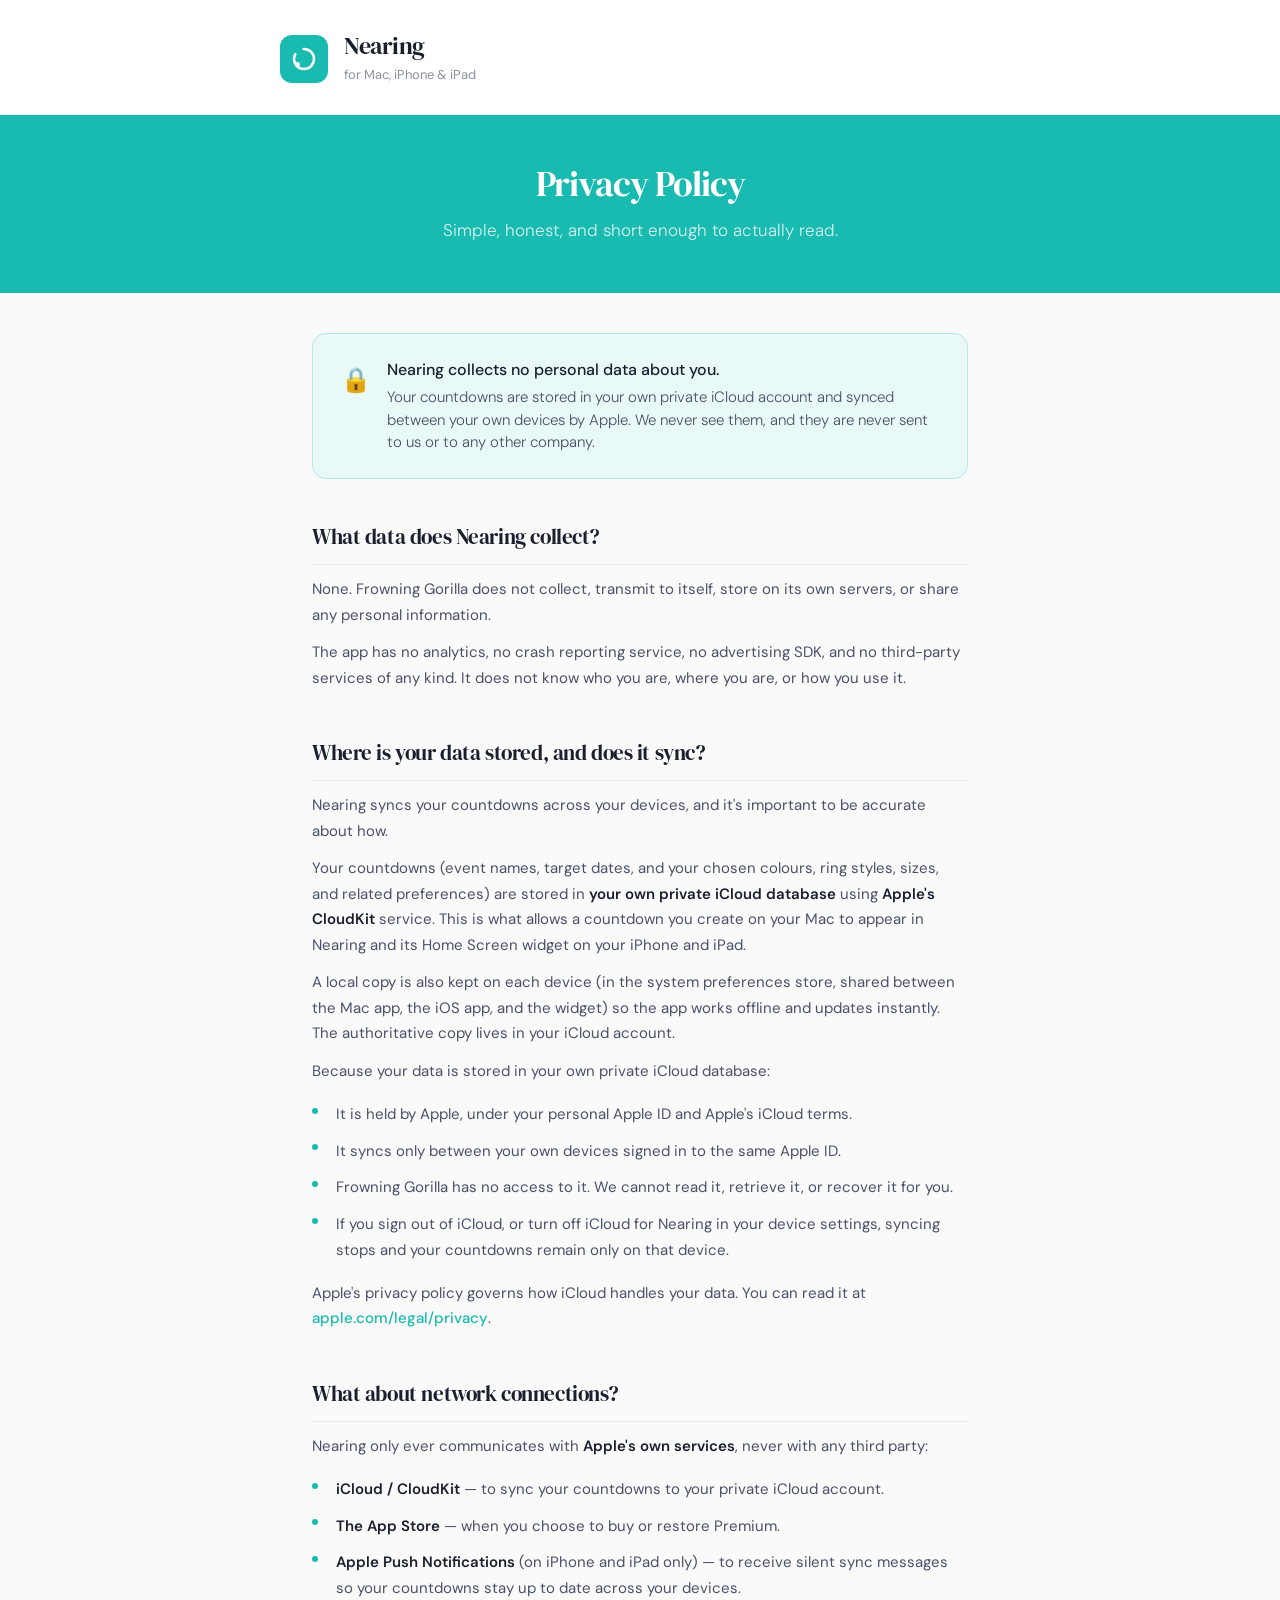
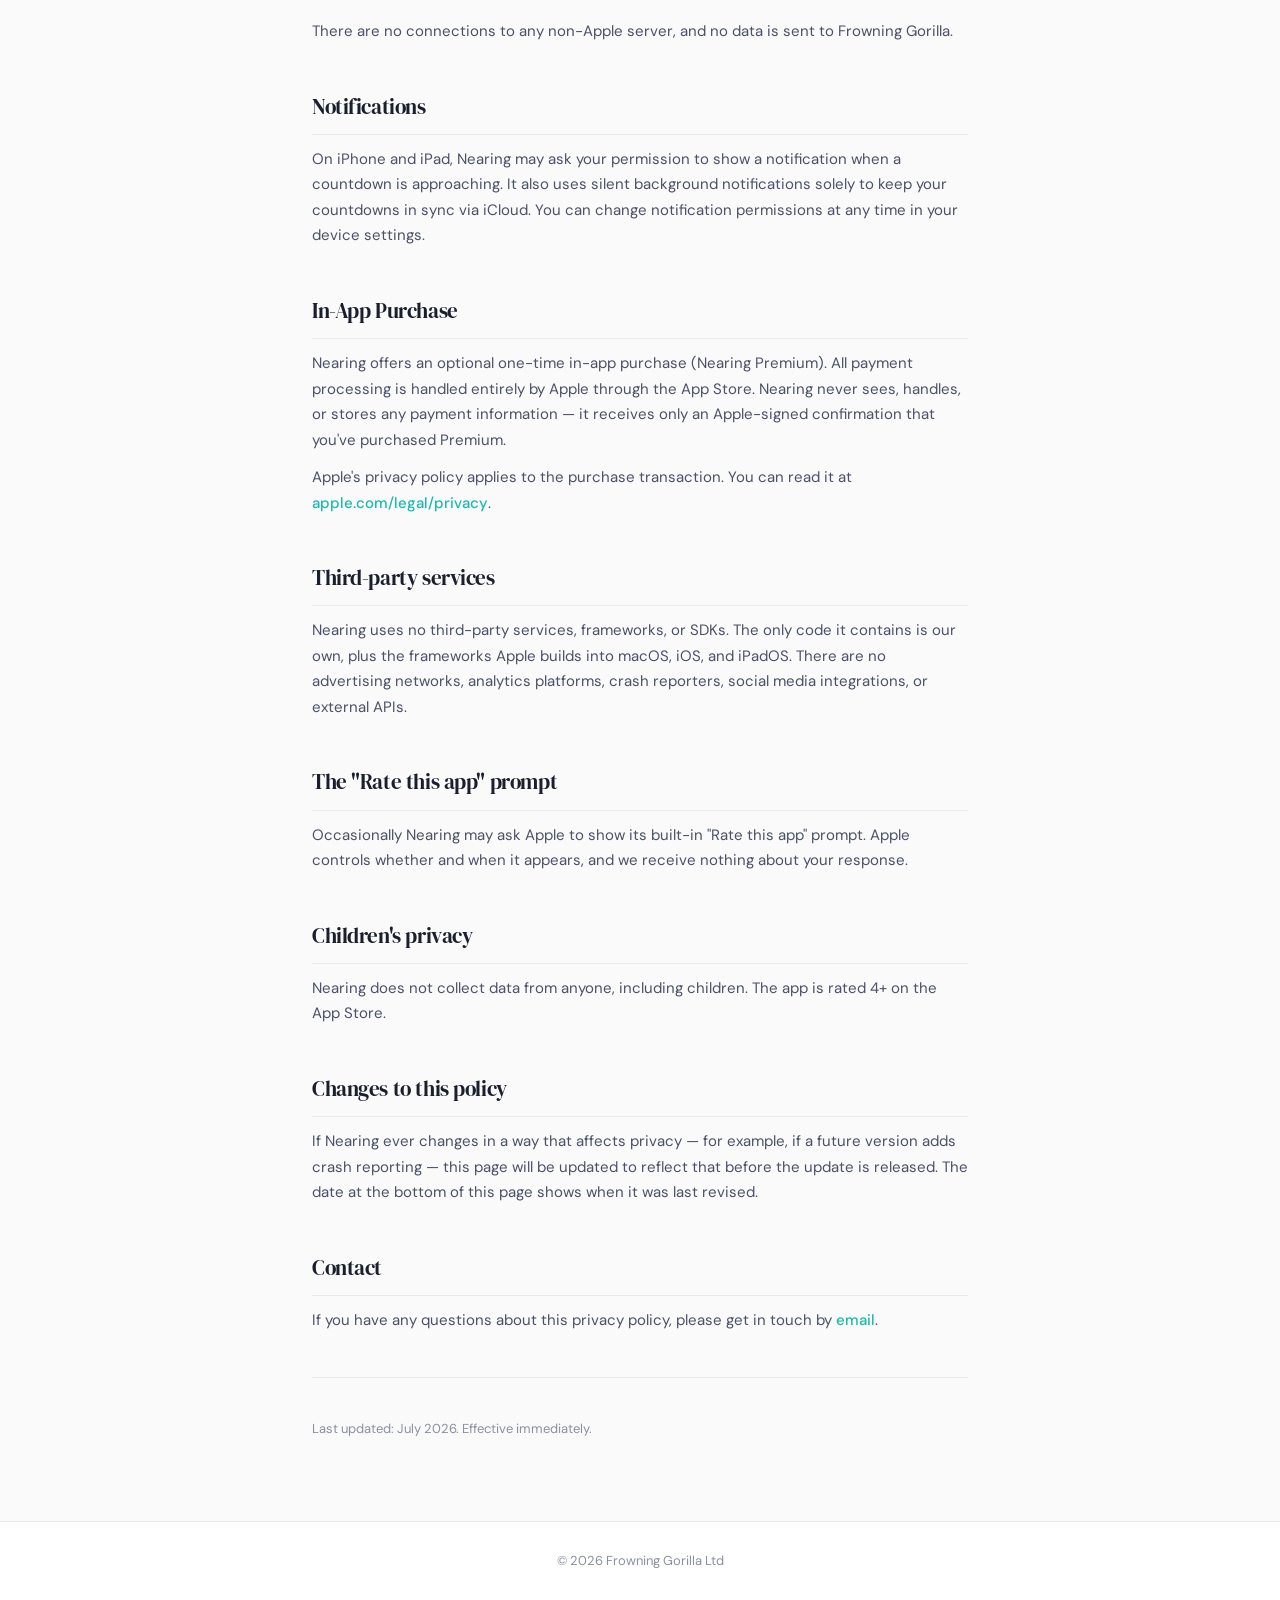
==== nearing-privacy.html @ 0f439620 "Add files via upload" ====
<!DOCTYPE html>
<html lang="en">
<head>
  <meta charset="UTF-8">
  <meta name="viewport" content="width=device-width, initial-scale=1.0">
  <title>Privacy Policy — Nearing</title>
  <link rel="preconnect" href="https://fonts.googleapis.com">
  <link rel="preconnect" href="https://fonts.gstatic.com" crossorigin>
  <link href="https://fonts.googleapis.com/css2?family=DM+Sans:wght@300;400;500;600&family=DM+Serif+Display&display=swap" rel="stylesheet">
  <style>
    *, *::before, *::after { box-sizing: border-box; margin: 0; padding: 0; }

    :root {
      --teal:       #19BAB0;
      --teal-light: #e8f9f8;
      --teal-mid:   #b2e8e6;
      --ink:        #1a1f2e;
      --ink-mid:    #4a5168;
      --ink-soft:   #8a90a2;
      --rule:       #e8eaf0;
      --bg:         #fafafa;
      --white:      #ffffff;
    }

    html { font-size: 16px; }

    body {
      font-family: 'DM Sans', system-ui, sans-serif;
      background: var(--bg);
      color: var(--ink);
      line-height: 1.7;
      -webkit-font-smoothing: antialiased;
    }

    /* ── Header ── */
    header {
      background: var(--white);
      border-bottom: 1px solid var(--rule);
      padding: 0 2rem;
    }

    .header-inner {
      max-width: 720px;
      margin: 0 auto;
      padding: 2rem 0 1.75rem;
      display: flex;
      align-items: center;
      gap: 1rem;
    }

    .app-icon {
      width: 48px;
      height: 48px;
      background: var(--teal);
      border-radius: 12px;
      display: flex;
      align-items: center;
      justify-content: center;
      flex-shrink: 0;
    }

    .app-icon svg {
      width: 28px;
      height: 28px;
    }

    .header-text h1 {
      font-family: 'DM Serif Display', Georgia, serif;
      font-size: 1.5rem;
      font-weight: 400;
      color: var(--ink);
      letter-spacing: -0.02em;
      line-height: 1.2;
    }

    .header-text p {
      font-size: 0.8125rem;
      color: var(--ink-soft);
      margin-top: 0.2rem;
      font-weight: 400;
    }

    /* ── Hero band ── */
    .hero {
      background: var(--teal);
      padding: 3rem 2rem;
      text-align: center;
    }

    .hero h2 {
      font-family: 'DM Serif Display', Georgia, serif;
      font-size: 2.25rem;
      font-weight: 400;
      color: var(--white);
      letter-spacing: -0.03em;
      line-height: 1.15;
    }

    .hero p {
      color: rgba(255,255,255,0.82);
      font-size: 1.0625rem;
      margin-top: 0.75rem;
      font-weight: 300;
    }

    /* ── Callout card ── */
    .callout {
      max-width: 720px;
      margin: 2.5rem auto 0;
      padding: 0 2rem;
    }

    .callout-card {
      background: var(--teal-light);
      border: 1.5px solid var(--teal-mid);
      border-radius: 14px;
      padding: 1.5rem 1.75rem;
      display: flex;
      gap: 1rem;
      align-items: flex-start;
    }

    .callout-card .icon {
      font-size: 1.5rem;
      flex-shrink: 0;
      margin-top: 0.1rem;
    }

    .callout-card p {
      font-size: 1rem;
      color: var(--ink);
      font-weight: 500;
      line-height: 1.5;
    }

    .callout-card p span {
      font-weight: 300;
      color: var(--ink-mid);
      display: block;
      margin-top: 0.25rem;
      font-size: 0.9375rem;
    }

    /* ── Main content ── */
    main {
      max-width: 720px;
      margin: 0 auto;
      padding: 2.5rem 2rem 5rem;
    }

    section {
      margin-bottom: 2.75rem;
    }

    section:last-child {
      margin-bottom: 0;
    }

    h3 {
      font-family: 'DM Serif Display', Georgia, serif;
      font-size: 1.3125rem;
      font-weight: 400;
      color: var(--ink);
      letter-spacing: -0.02em;
      margin-bottom: 0.75rem;
      padding-bottom: 0.6rem;
      border-bottom: 1px solid var(--rule);
    }

    p {
      font-size: 0.9375rem;
      color: var(--ink-mid);
      margin-bottom: 0.75rem;
      font-weight: 400;
    }

    p:last-child { margin-bottom: 0; }

    strong { color: var(--ink); font-weight: 600; }

    ul {
      list-style: none;
      margin: 0.5rem 0 0.75rem;
      padding: 0;
    }

    ul li {
      font-size: 0.9375rem;
      color: var(--ink-mid);
      padding: 0.35rem 0 0.35rem 1.5rem;
      position: relative;
    }

    ul li::before {
      content: '';
      position: absolute;
      left: 0;
      top: 0.7rem;
      width: 6px;
      height: 6px;
      border-radius: 50%;
      background: var(--teal);
    }

    a {
      color: var(--teal);
      text-decoration: none;
      font-weight: 500;
    }

    a:hover { text-decoration: underline; }

    .rule { border: none; border-top: 1px solid var(--rule); margin: 2.5rem 0; }

    /* ── Footer ── */
    footer {
      background: var(--white);
      border-top: 1px solid var(--rule);
      padding: 1.75rem 2rem;
      text-align: center;
    }

    footer p {
      font-size: 0.8125rem;
      color: var(--ink-soft);
      margin: 0;
    }

    @media (max-width: 600px) {
      .hero h2 { font-size: 1.75rem; }
      .callout-card { flex-direction: column; gap: 0.5rem; }
    }
  </style>
</head>
<body>

<header>
  <div class="header-inner">
    <div class="app-icon">
      <!-- Countdown ring mark in SVG -->
      <svg viewBox="0 0 28 28" fill="none" xmlns="http://www.w3.org/2000/svg">
        <circle cx="14" cy="14" r="10" stroke="white" stroke-width="2.5"
                stroke-linecap="round" stroke-dasharray="52 10"
                transform="rotate(-90 14 14)"/>
        <circle cx="7.5" cy="19.5" r="2.4" fill="white"/>
      </svg>
    </div>
    <div class="header-text">
      <h1>Nearing</h1>
      <p>for Mac, iPhone &amp; iPad</p>
    </div>
  </div>
</header>

<div class="hero">
  <h2>Privacy Policy</h2>
  <p>Simple, honest, and short enough to actually read.</p>
</div>

<div class="callout">
  <div class="callout-card">
    <div class="icon">🔒</div>
    <p>
      Nearing collects no personal data about you.
      <span>Your countdowns are stored in your own private iCloud account and synced between your own devices by Apple. We never see them, and they are never sent to us or to any other company.</span>
    </p>
  </div>
</div>

<main>

  <section>
    <h3>What data does Nearing collect?</h3>
    <p>None. Frowning Gorilla does not collect, transmit to itself, store on its own servers, or share any personal information.</p>
    <p>The app has no analytics, no crash reporting service, no advertising SDK, and no third-party services of any kind. It does not know who you are, where you are, or how you use it.</p>
  </section>

  <section>
    <h3>Where is your data stored, and does it sync?</h3>
    <p>Nearing syncs your countdowns across your devices, and it's important to be accurate about how.</p>
    <p>Your countdowns (event names, target dates, and your chosen colours, ring styles, sizes, and related preferences) are stored in <strong>your own private iCloud database</strong> using <strong>Apple's CloudKit</strong> service. This is what allows a countdown you create on your Mac to appear in Nearing and its Home Screen widget on your iPhone and iPad.</p>
    <p>A local copy is also kept on each device (in the system preferences store, shared between the Mac app, the iOS app, and the widget) so the app works offline and updates instantly. The authoritative copy lives in your iCloud account.</p>
    <p>Because your data is stored in your own private iCloud database:</p>
    <ul>
      <li>It is held by Apple, under your personal Apple ID and Apple's iCloud terms.</li>
      <li>It syncs only between your own devices signed in to the same Apple ID.</li>
      <li>Frowning Gorilla has no access to it. We cannot read it, retrieve it, or recover it for you.</li>
      <li>If you sign out of iCloud, or turn off iCloud for Nearing in your device settings, syncing stops and your countdowns remain only on that device.</li>
    </ul>
    <p>Apple's privacy policy governs how iCloud handles your data. You can read it at <a href="https://www.apple.com/legal/privacy/" target="_blank" rel="noopener">apple.com/legal/privacy</a>.</p>
  </section>

  <section>
    <h3>What about network connections?</h3>
    <p>Nearing only ever communicates with <strong>Apple's own services</strong>, never with any third party:</p>
    <ul>
      <li><strong>iCloud / CloudKit</strong> — to sync your countdowns to your private iCloud account.</li>
      <li><strong>The App Store</strong> — when you choose to buy or restore Premium.</li>
      <li><strong>Apple Push Notifications</strong> (on iPhone and iPad only) — to receive silent sync messages so your countdowns stay up to date across your devices.</li>
    </ul>
    <p>There are no connections to any non-Apple server, and no data is sent to Frowning Gorilla.</p>
  </section>

  <section>
    <h3>Notifications</h3>
    <p>On iPhone and iPad, Nearing may ask your permission to show a notification when a countdown is approaching. It also uses silent background notifications solely to keep your countdowns in sync via iCloud. You can change notification permissions at any time in your device settings.</p>
  </section>

  <section>
    <h3>In-App Purchase</h3>
    <p>Nearing offers an optional one-time in-app purchase (Nearing Premium). All payment processing is handled entirely by Apple through the App Store. Nearing never sees, handles, or stores any payment information — it receives only an Apple-signed confirmation that you've purchased Premium.</p>
    <p>Apple's privacy policy applies to the purchase transaction. You can read it at <a href="https://www.apple.com/legal/privacy/" target="_blank" rel="noopener">apple.com/legal/privacy</a>.</p>
  </section>

  <section>
    <h3>Third-party services</h3>
    <p>Nearing uses no third-party services, frameworks, or SDKs. The only code it contains is our own, plus the frameworks Apple builds into macOS, iOS, and iPadOS. There are no advertising networks, analytics platforms, crash reporters, social media integrations, or external APIs.</p>
  </section>

  <section>
    <h3>The "Rate this app" prompt</h3>
    <p>Occasionally Nearing may ask Apple to show its built-in "Rate this app" prompt. Apple controls whether and when it appears, and we receive nothing about your response.</p>
  </section>

  <section>
    <h3>Children's privacy</h3>
    <p>Nearing does not collect data from anyone, including children. The app is rated 4+ on the App Store.</p>
  </section>

  <section>
    <h3>Changes to this policy</h3>
    <p>If Nearing ever changes in a way that affects privacy — for example, if a future version adds crash reporting — this page will be updated to reflect that before the update is released. The date at the bottom of this page shows when it was last revised.</p>
  </section>

  <section>
    <h3>Contact</h3>
    <p>If you have any questions about this privacy policy, please get in touch by <a id="contact-email" href="#">email</a>.</p>
  </section>

  <hr class="rule">

  <p style="font-size:0.8125rem; color: var(--ink-soft);">
    Last updated: July 2026. Effective immediately.
  </p>

</main>

<footer>
  <p>© 2026 Frowning Gorilla Ltd</p>
</footer>

<script>
  (function () {
    var user = 'support';
    var domain = 'frowning-gorilla.com';
    var link = document.getElementById('contact-email');
    if (link) {
      link.href = 'mailto:' + user + '@' + domain;
    }
  })();
</script>

</body>
</html>
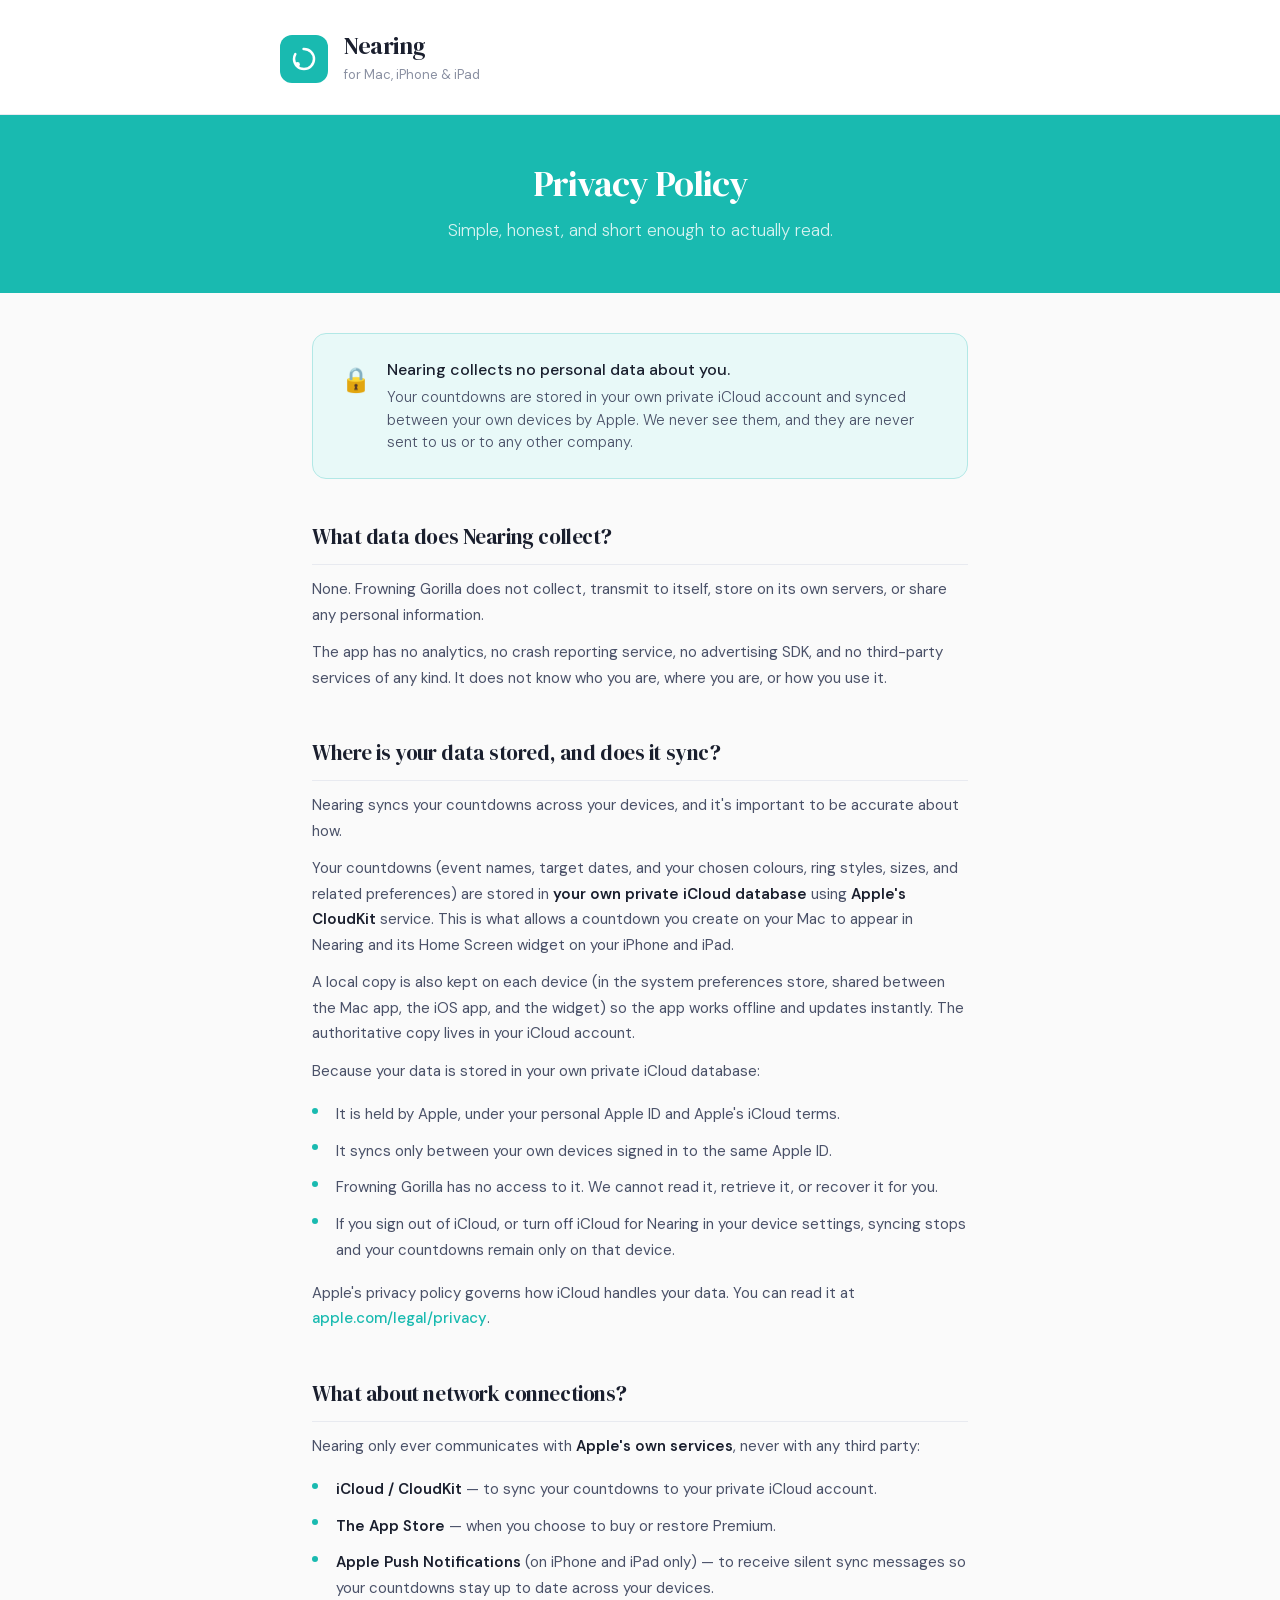
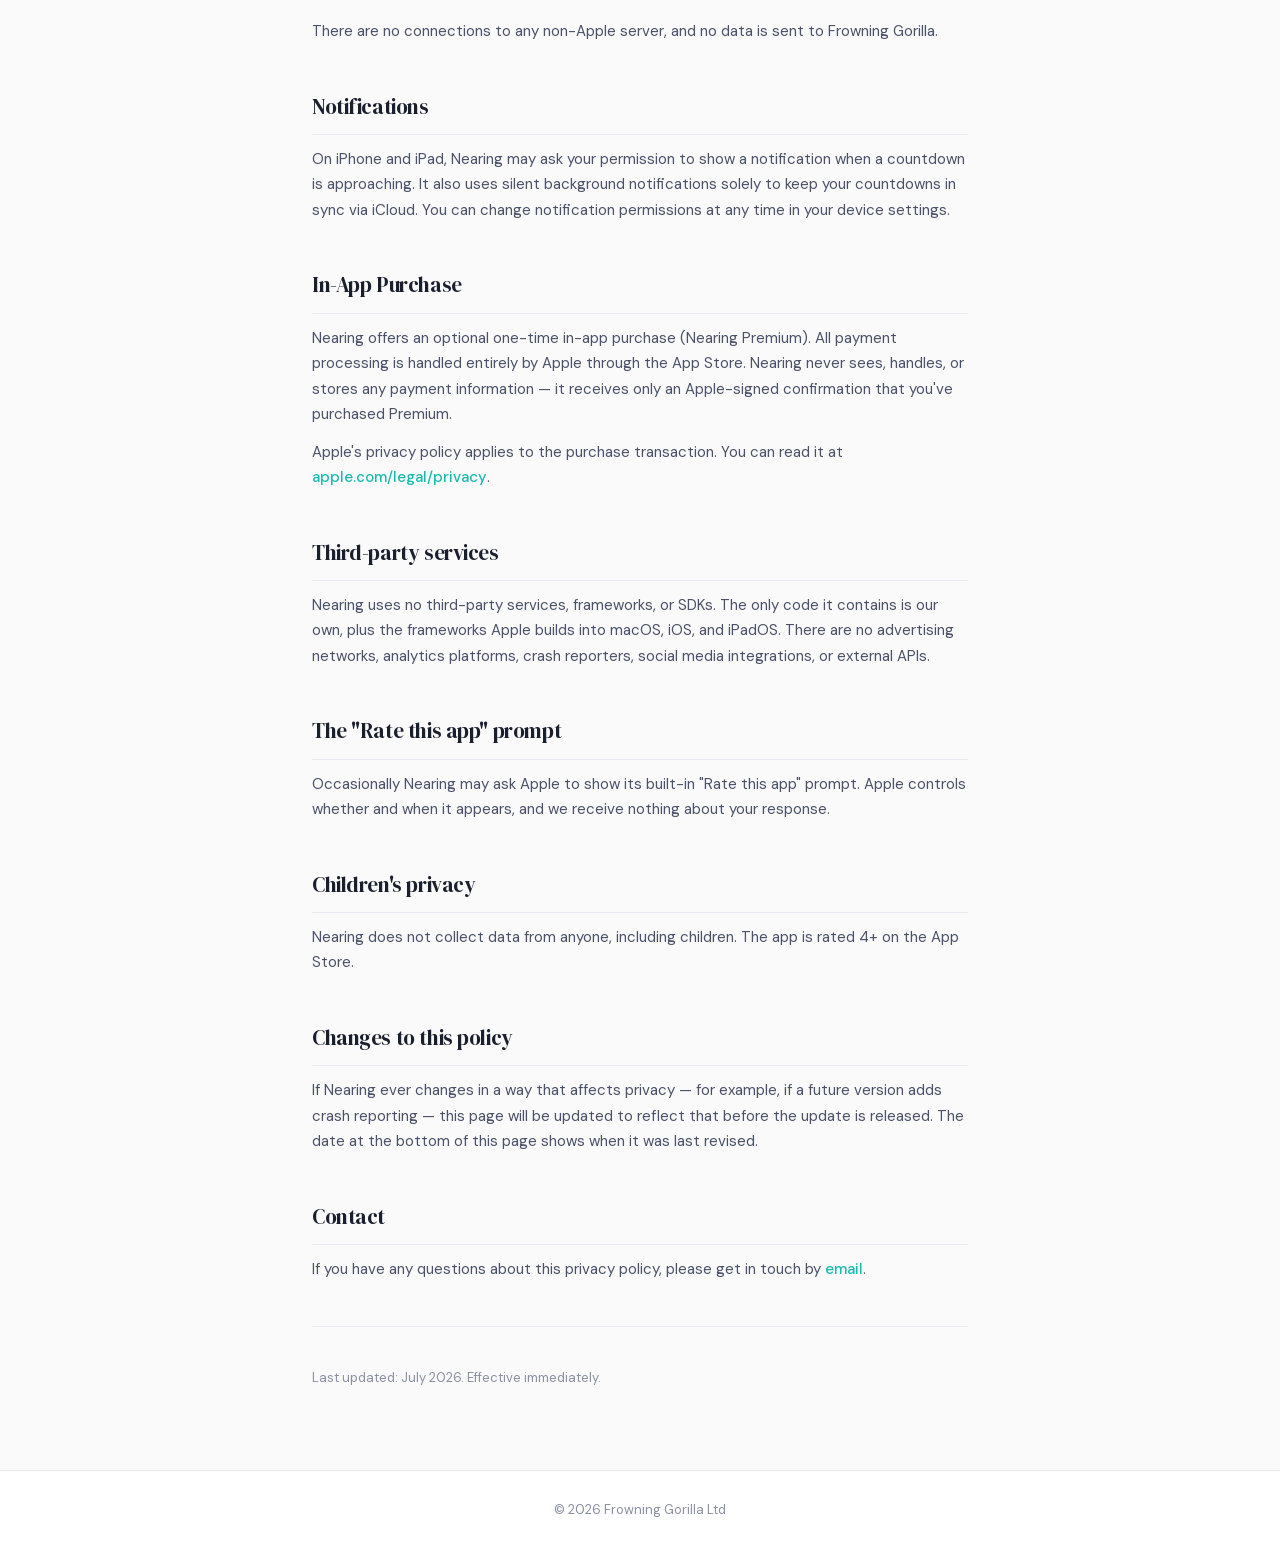
==== commit f9db585f: "Serve fonts locally on every page; scope styles.css behind .fg Completes Phase 1. The remaining six " ====
--- a/nearing-privacy.html
+++ b/nearing-privacy.html
@@ -4,9 +4,7 @@
   <meta charset="UTF-8">
   <meta name="viewport" content="width=device-width, initial-scale=1.0">
   <title>Privacy Policy — Nearing</title>
-  <link rel="preconnect" href="https://fonts.googleapis.com">
-  <link rel="preconnect" href="https://fonts.gstatic.com" crossorigin>
-  <link href="https://fonts.googleapis.com/css2?family=DM+Sans:wght@300;400;500;600&family=DM+Serif+Display&display=swap" rel="stylesheet">
+  <link rel="stylesheet" href="styles.css">
   <style>
     *, *::before, *::after { box-sizing: border-box; margin: 0; padding: 0; }
 
--- a/styles.css
+++ b/styles.css
@@ -0,0 +1,354 @@
+/* ===========================================================================
+   Frowning Gorilla — shared stylesheet
+
+   To adopt: <link rel="stylesheet" href="styles.css"> AND class="fg" on <body>.
+   A page may keep a small local <style> block only for rules genuinely unique
+   to it.
+
+   WHY THE CLASS: everything below the @font-face block is scoped to .fg, so
+   this file cannot reach a page that still carries its own inline CSS. Those
+   pages link it for the self-hosted fonts alone and must NOT add the class.
+
+   That scope is load-bearing, not tidiness. Unscoped, `strong { font-weight:
+   600 }` reached the frozen Eve pages — which define no strong rule of their
+   own — dropping 12 elements from 700 to 600 and reflowing support.html 148px
+   taller. The scope is what keeps the freeze intact as this file grows.
+
+   Fonts are self-hosted (see fonts/README.md). Never add a fonts.googleapis.com
+   link — no external dependencies, per CLAUDE.md.
+
+   Per-app accent: add a theme class alongside .fg, or on any element within it.
+     <body class="fg theme-shape-n-ship">   orange
+     <body class="fg theme-nearing">        teal
+     <body class="fg">                      company indigo — non-app pages
+
+   Component rules (contact form, FAQ disclosure) are deliberately not here yet;
+   they get added by the phase that first needs them, so each commit stays
+   reviewable.
+   =========================================================================== */
+
+/* ── Fonts ─────────────────────────────────────────────────────────────────
+   Unscoped on purpose: every page needs the faces, including the pages that
+   opt out of the design system below.
+
+   DM Sans is a variable font: one file covers the whole 300–600 range, so the
+   weight range is declared rather than a face per weight. DM Serif Display is
+   static 400 — there is no bold serif; don't ask for one, it would faux-bold.
+
+   No italic face is shipped. <em> renders as a synthesised oblique, which is
+   what the site has always done. Adding a real italic would change how existing
+   pages render, including the frozen Eve Countdown pages.                    */
+
+@font-face {
+  font-family: 'DM Sans';
+  font-style: normal;
+  font-weight: 300 600;
+  font-display: swap;
+  src: url('fonts/dm-sans-latin.woff2') format('woff2');
+  unicode-range: U+0000-00FF, U+0131, U+0152-0153, U+02BB-02BC, U+02C6, U+02DA, U+02DC, U+0304, U+0308, U+0329, U+2000-206F, U+20AC, U+2122, U+2191, U+2193, U+2212, U+2215, U+FEFF, U+FFFD;
+}
+
+@font-face {
+  font-family: 'DM Sans';
+  font-style: normal;
+  font-weight: 300 600;
+  font-display: swap;
+  src: url('fonts/dm-sans-latin-ext.woff2') format('woff2');
+  unicode-range: U+0100-02BA, U+02BD-02C5, U+02C7-02CC, U+02CE-02D7, U+02DD-02FF, U+0304, U+0308, U+0329, U+1D00-1DBF, U+1E00-1E9F, U+1EF2-1EFF, U+2020, U+20A0-20AB, U+20AD-20C0, U+2113, U+2C60-2C7F, U+A720-A7FF;
+}
+
+@font-face {
+  font-family: 'DM Serif Display';
+  font-style: normal;
+  font-weight: 400;
+  font-display: swap;
+  src: url('fonts/dm-serif-display-latin.woff2') format('woff2');
+  unicode-range: U+0000-00FF, U+0131, U+0152-0153, U+02BB-02BC, U+02C6, U+02DA, U+02DC, U+0304, U+0308, U+0329, U+2000-206F, U+20AC, U+2122, U+2191, U+2193, U+2212, U+2215, U+FEFF, U+FFFD;
+}
+
+@font-face {
+  font-family: 'DM Serif Display';
+  font-style: normal;
+  font-weight: 400;
+  font-display: swap;
+  src: url('fonts/dm-serif-display-latin-ext.woff2') format('woff2');
+  unicode-range: U+0100-02BA, U+02BD-02C5, U+02C7-02CC, U+02CE-02D7, U+02DD-02FF, U+0304, U+0308, U+0329, U+1D00-1DBF, U+1E00-1E9F, U+1EF2-1EFF, U+2020, U+20A0-20AB, U+20AD-20C0, U+2113, U+2C60-2C7F, U+A720-A7FF;
+}
+
+/* ===========================================================================
+   Everything below is scoped to .fg. None of it applies without the class.
+   =========================================================================== */
+
+/* ── Palette ───────────────────────────────────────────────────────────────
+   Every accent comes as a pair, and the distinction is load-bearing:
+
+     --accent       brand colour. Fills, bullets, icon tiles. NOT text.
+     --accent-deep  anything a person has to read: links, and any band with
+                    white text on it.
+
+   The brand accents fail WCAG AA as text on --bg (teal #19BAB0 is 2.31:1,
+   orange #E0641C is 3.35:1). The deep variants clear it (both 5.36:1). Using
+   --accent for text is a bug, not a style choice.
+
+   The theme classes below carry custom properties only. They are left unscoped
+   because nothing outside .fg consumes these variables, so they cannot have a
+   visual effect on a page that has not opted in.                             */
+
+.fg {
+  /* Company accent — non-app pages. Passes as text on --bg (7.99:1) and with
+     white on it (8.33:1), so it needs no separate deep variant. */
+  --accent:       #3E4C7A;
+  --accent-deep:  #3E4C7A;
+  --accent-light: #eef0f7;
+  --accent-mid:   #c7cde3;
+
+  --ink:          #1a1f2e;
+  --ink-mid:      #4a5168;
+  --ink-soft:     #8a90a2;
+  --rule:         #e8eaf0;
+  --bg:           #fafafa;
+  --white:        #ffffff;
+}
+
+.theme-nearing {
+  --accent:       #19BAB0;
+  --accent-deep:  #0E7470;  /* 5.36:1 on --bg; white on it 5.60:1 */
+  --accent-light: #e8f9f8;
+  --accent-mid:   #b2e8e6;
+}
+
+.theme-shape-n-ship {
+  --accent:       #E0641C;
+  --accent-deep:  #B0470F;  /* 5.36:1 on --bg; white on it 5.59:1 */
+  --accent-light: #fdf1e9;
+  --accent-mid:   #f5cdaf;
+}
+
+/* ── Base ── */
+.fg,
+.fg *,
+.fg *::before,
+.fg *::after { box-sizing: border-box; margin: 0; padding: 0; }
+
+body.fg {
+  font-family: 'DM Sans', system-ui, sans-serif;
+  font-size: 16px;
+  background: var(--bg);
+  color: var(--ink);
+  line-height: 1.7;
+  -webkit-font-smoothing: antialiased;
+}
+
+/* ── Header ── */
+.fg header {
+  background: var(--white);
+  border-bottom: 1px solid var(--rule);
+  padding: 0 2rem;
+}
+
+.fg .header-inner {
+  max-width: 720px;
+  margin: 0 auto;
+  padding: 2rem 0 1.75rem;
+  display: flex;
+  align-items: center;
+  gap: 1rem;
+}
+
+.fg .app-icon {
+  width: 48px;
+  height: 48px;
+  background: var(--accent);
+  border-radius: 12px;
+  display: flex;
+  align-items: center;
+  justify-content: center;
+  flex-shrink: 0;
+}
+
+.fg .app-icon svg { width: 28px; height: 28px; }
+
+.fg .header-text h1 {
+  font-family: 'DM Serif Display', Georgia, serif;
+  font-size: 1.5rem;
+  font-weight: 400;
+  color: var(--ink);
+  letter-spacing: -0.02em;
+  line-height: 1.2;
+}
+
+.fg .header-text p {
+  font-size: 0.8125rem;
+  color: var(--ink-soft);
+  margin-top: 0.2rem;
+  font-weight: 400;
+}
+
+/* ── Hero band ──────────────────────────────────────────────────────────────
+   Uses --accent-deep, not --accent. White on the brand teal is 2.42:1 and
+   fails outright; on --accent-deep it is 5.60:1. The subtitle is 0.92 white
+   because at the old 0.82 it lands at 4.33:1 — still short of AA.           */
+.fg .hero {
+  background: var(--accent-deep);
+  padding: 3rem 2rem;
+  text-align: center;
+}
+
+.fg .hero h2 {
+  font-family: 'DM Serif Display', Georgia, serif;
+  font-size: 2.25rem;
+  font-weight: 400;
+  color: var(--white);
+  letter-spacing: -0.03em;
+  line-height: 1.15;
+}
+
+.fg .hero p {
+  color: rgba(255, 255, 255, 0.92);
+  font-size: 1.0625rem;
+  margin-top: 0.75rem;
+  font-weight: 300;
+}
+
+/* ── Callout card ── */
+.fg .callout {
+  max-width: 720px;
+  margin: 2.5rem auto 0;
+  padding: 0 2rem;
+}
+
+.fg .callout-card {
+  background: var(--accent-light);
+  border: 1.5px solid var(--accent-mid);
+  border-radius: 14px;
+  padding: 1.5rem 1.75rem;
+  display: flex;
+  gap: 1rem;
+  align-items: flex-start;
+}
+
+.fg .callout-card .icon {
+  font-size: 1.5rem;
+  flex-shrink: 0;
+  margin-top: 0.1rem;
+}
+
+.fg .callout-card p {
+  font-size: 1rem;
+  color: var(--ink);
+  font-weight: 500;
+  line-height: 1.5;
+}
+
+.fg .callout-card p span {
+  font-weight: 300;
+  color: var(--ink-mid);
+  display: block;
+  margin-top: 0.25rem;
+  font-size: 0.9375rem;
+}
+
+/* ── Main content ── */
+.fg main {
+  max-width: 720px;
+  margin: 0 auto;
+  padding: 2.5rem 2rem 5rem;
+}
+
+.fg section { margin-bottom: 2.75rem; }
+.fg section:last-child { margin-bottom: 0; }
+
+.fg h3 {
+  font-family: 'DM Serif Display', Georgia, serif;
+  font-size: 1.3125rem;
+  font-weight: 400;
+  color: var(--ink);
+  letter-spacing: -0.02em;
+  margin-bottom: 0.75rem;
+  padding-bottom: 0.6rem;
+  border-bottom: 1px solid var(--rule);
+}
+
+.fg h4 {
+  font-family: 'DM Sans', system-ui, sans-serif;
+  font-size: 1rem;
+  font-weight: 600;
+  color: var(--ink);
+  margin: 1.25rem 0 0.5rem;
+}
+
+.fg p {
+  font-size: 0.9375rem;
+  color: var(--ink-mid);
+  margin-bottom: 0.75rem;
+  font-weight: 400;
+}
+
+.fg p:last-child { margin-bottom: 0; }
+
+.fg strong { color: var(--ink); font-weight: 600; }
+
+.fg ul {
+  list-style: none;
+  margin: 0.5rem 0 0.75rem;
+  padding: 0;
+}
+
+.fg ul li {
+  font-size: 0.9375rem;
+  color: var(--ink-mid);
+  padding: 0.35rem 0 0.35rem 1.5rem;
+  position: relative;
+}
+
+.fg ul li::before {
+  content: '';
+  position: absolute;
+  left: 0;
+  top: 0.7rem;
+  width: 6px;
+  height: 6px;
+  border-radius: 50%;
+  background: var(--accent);
+}
+
+.fg a {
+  color: var(--accent-deep);
+  text-decoration: none;
+  font-weight: 500;
+}
+
+.fg a:hover { text-decoration: underline; }
+
+/* Keyboard focus must stay visible — don't remove without a replacement. */
+.fg a:focus-visible,
+.fg summary:focus-visible,
+.fg button:focus-visible {
+  outline: 2px solid var(--accent-deep);
+  outline-offset: 2px;
+  border-radius: 2px;
+}
+
+.fg .rule { border: none; border-top: 1px solid var(--rule); margin: 2.5rem 0; }
+
+/* ── Footer ── */
+.fg footer {
+  background: var(--white);
+  border-top: 1px solid var(--rule);
+  padding: 1.75rem 2rem;
+  text-align: center;
+}
+
+.fg footer p {
+  font-size: 0.8125rem;
+  color: var(--ink-soft);
+  margin: 0;
+}
+
+.fg footer a { font-size: 0.8125rem; }
+
+/* ── Responsive ── */
+@media (max-width: 600px) {
+  .fg .hero h2 { font-size: 1.75rem; }
+  .fg .callout-card { flex-direction: column; gap: 0.5rem; }
+}
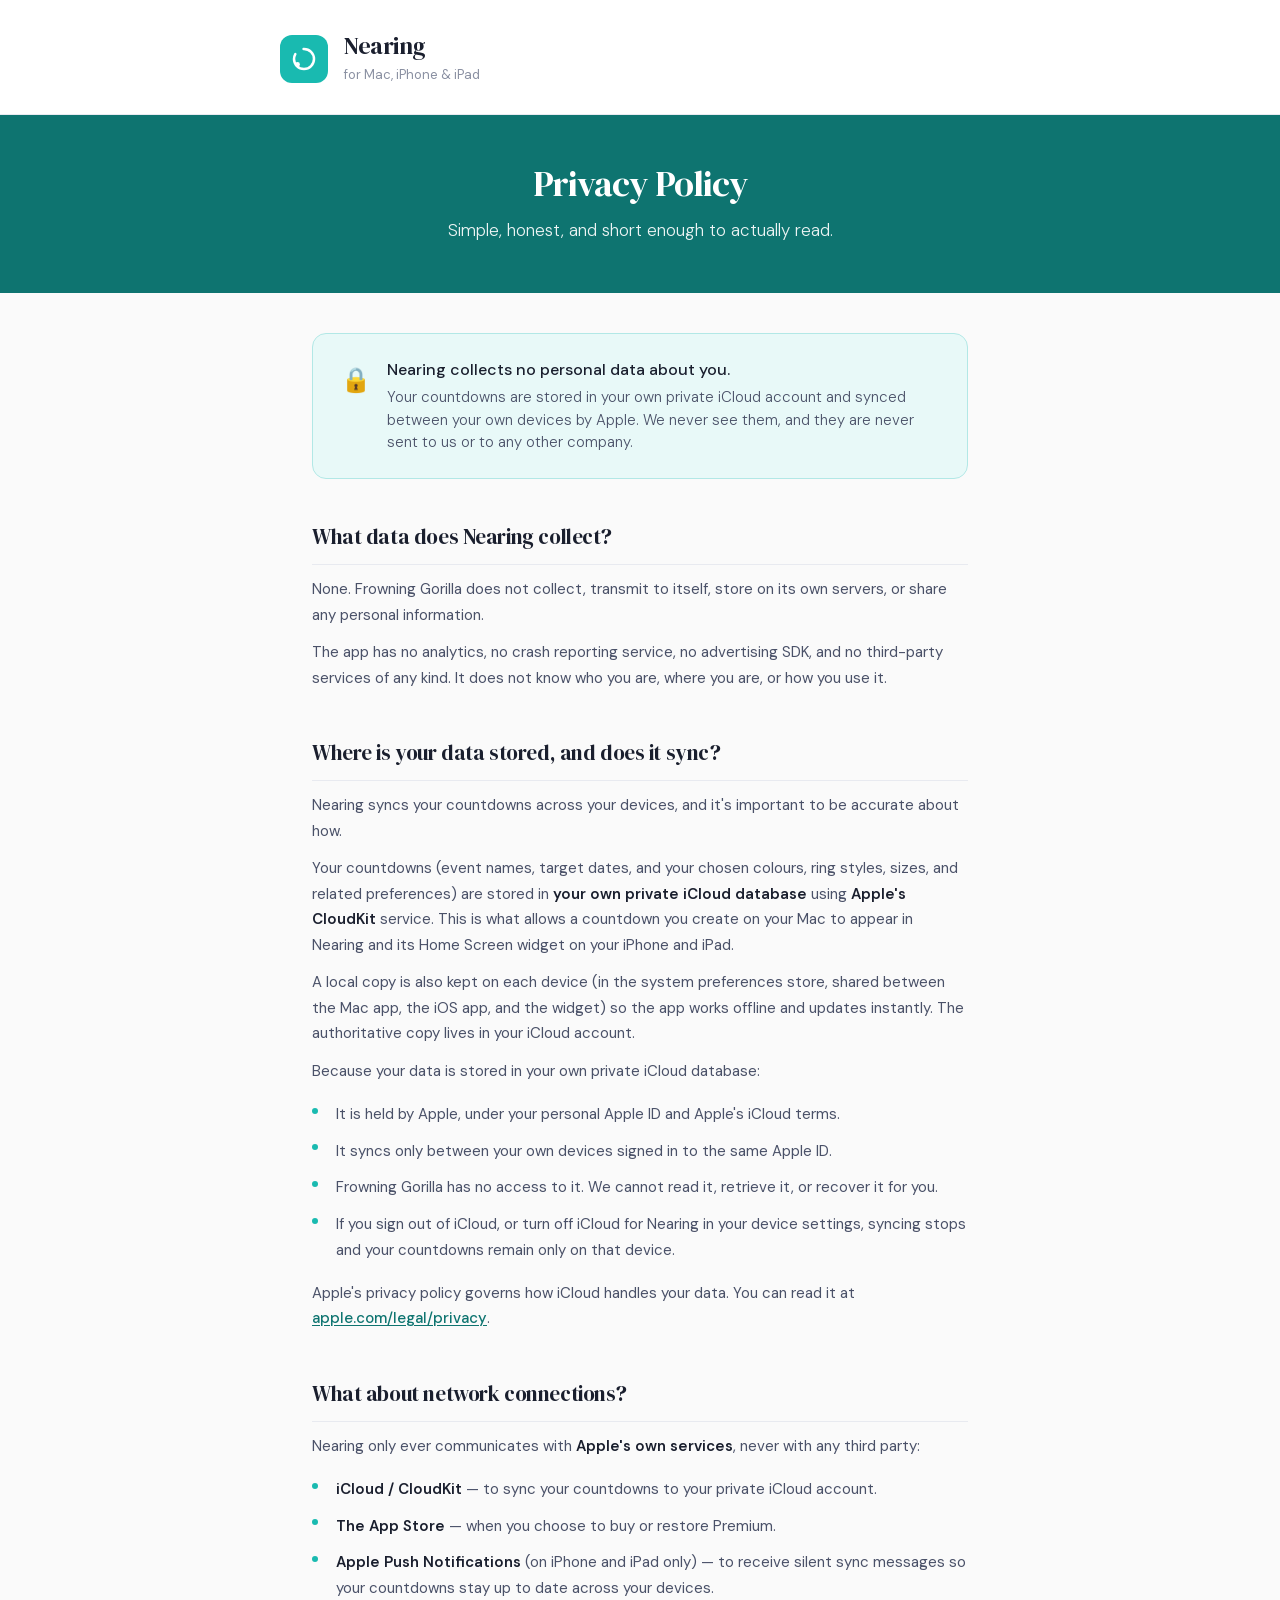
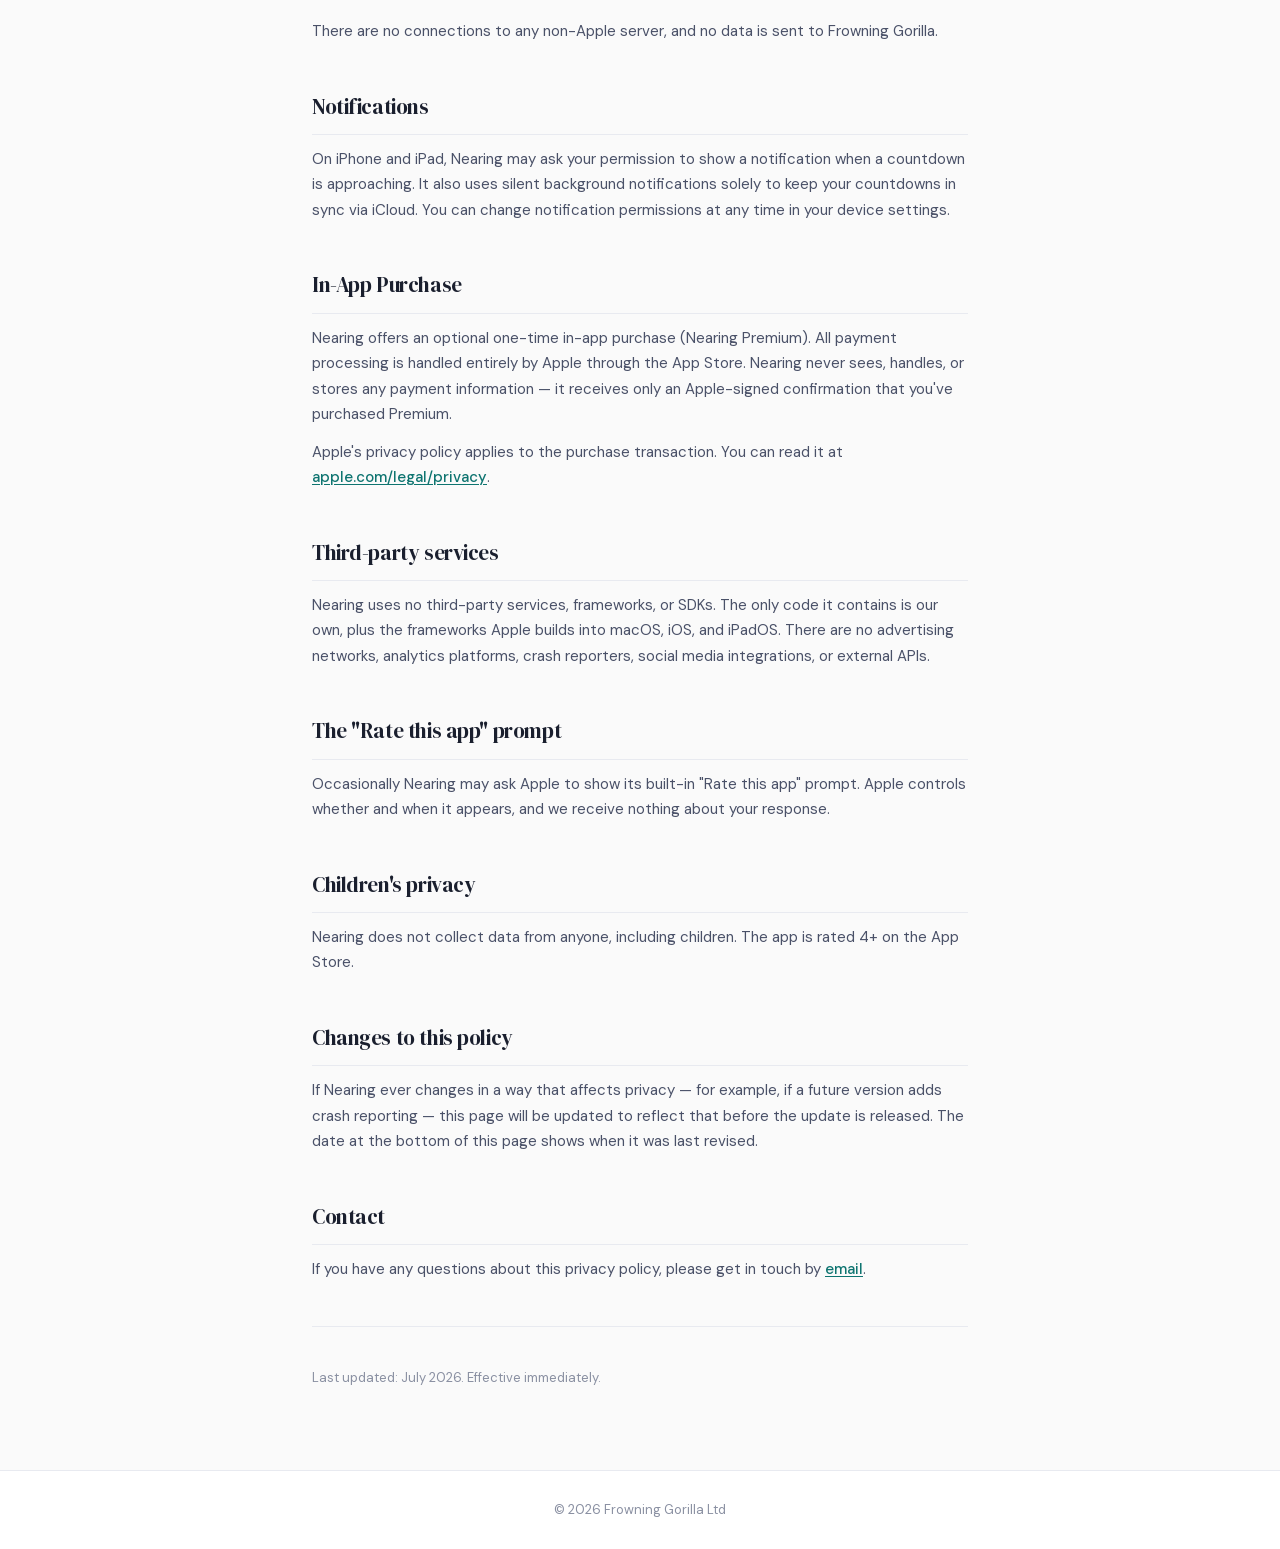
==== commit 147dfa06: "Migrate the Nearing pages to the shared stylesheet Phase 3, commit 1. Both Nearing pages move onto s" ====
--- a/nearing-privacy.html
+++ b/nearing-privacy.html
@@ -5,232 +5,8 @@
   <meta name="viewport" content="width=device-width, initial-scale=1.0">
   <title>Privacy Policy — Nearing</title>
   <link rel="stylesheet" href="styles.css">
-  <style>
-    *, *::before, *::after { box-sizing: border-box; margin: 0; padding: 0; }
-
-    :root {
-      --teal:       #19BAB0;
-      --teal-light: #e8f9f8;
-      --teal-mid:   #b2e8e6;
-      --ink:        #1a1f2e;
-      --ink-mid:    #4a5168;
-      --ink-soft:   #8a90a2;
-      --rule:       #e8eaf0;
-      --bg:         #fafafa;
-      --white:      #ffffff;
-    }
-
-    html { font-size: 16px; }
-
-    body {
-      font-family: 'DM Sans', system-ui, sans-serif;
-      background: var(--bg);
-      color: var(--ink);
-      line-height: 1.7;
-      -webkit-font-smoothing: antialiased;
-    }
-
-    /* ── Header ── */
-    header {
-      background: var(--white);
-      border-bottom: 1px solid var(--rule);
-      padding: 0 2rem;
-    }
-
-    .header-inner {
-      max-width: 720px;
-      margin: 0 auto;
-      padding: 2rem 0 1.75rem;
-      display: flex;
-      align-items: center;
-      gap: 1rem;
-    }
-
-    .app-icon {
-      width: 48px;
-      height: 48px;
-      background: var(--teal);
-      border-radius: 12px;
-      display: flex;
-      align-items: center;
-      justify-content: center;
-      flex-shrink: 0;
-    }
-
-    .app-icon svg {
-      width: 28px;
-      height: 28px;
-    }
-
-    .header-text h1 {
-      font-family: 'DM Serif Display', Georgia, serif;
-      font-size: 1.5rem;
-      font-weight: 400;
-      color: var(--ink);
-      letter-spacing: -0.02em;
-      line-height: 1.2;
-    }
-
-    .header-text p {
-      font-size: 0.8125rem;
-      color: var(--ink-soft);
-      margin-top: 0.2rem;
-      font-weight: 400;
-    }
-
-    /* ── Hero band ── */
-    .hero {
-      background: var(--teal);
-      padding: 3rem 2rem;
-      text-align: center;
-    }
-
-    .hero h2 {
-      font-family: 'DM Serif Display', Georgia, serif;
-      font-size: 2.25rem;
-      font-weight: 400;
-      color: var(--white);
-      letter-spacing: -0.03em;
-      line-height: 1.15;
-    }
-
-    .hero p {
-      color: rgba(255,255,255,0.82);
-      font-size: 1.0625rem;
-      margin-top: 0.75rem;
-      font-weight: 300;
-    }
-
-    /* ── Callout card ── */
-    .callout {
-      max-width: 720px;
-      margin: 2.5rem auto 0;
-      padding: 0 2rem;
-    }
-
-    .callout-card {
-      background: var(--teal-light);
-      border: 1.5px solid var(--teal-mid);
-      border-radius: 14px;
-      padding: 1.5rem 1.75rem;
-      display: flex;
-      gap: 1rem;
-      align-items: flex-start;
-    }
-
-    .callout-card .icon {
-      font-size: 1.5rem;
-      flex-shrink: 0;
-      margin-top: 0.1rem;
-    }
-
-    .callout-card p {
-      font-size: 1rem;
-      color: var(--ink);
-      font-weight: 500;
-      line-height: 1.5;
-    }
-
-    .callout-card p span {
-      font-weight: 300;
-      color: var(--ink-mid);
-      display: block;
-      margin-top: 0.25rem;
-      font-size: 0.9375rem;
-    }
-
-    /* ── Main content ── */
-    main {
-      max-width: 720px;
-      margin: 0 auto;
-      padding: 2.5rem 2rem 5rem;
-    }
-
-    section {
-      margin-bottom: 2.75rem;
-    }
-
-    section:last-child {
-      margin-bottom: 0;
-    }
-
-    h3 {
-      font-family: 'DM Serif Display', Georgia, serif;
-      font-size: 1.3125rem;
-      font-weight: 400;
-      color: var(--ink);
-      letter-spacing: -0.02em;
-      margin-bottom: 0.75rem;
-      padding-bottom: 0.6rem;
-      border-bottom: 1px solid var(--rule);
-    }
-
-    p {
-      font-size: 0.9375rem;
-      color: var(--ink-mid);
-      margin-bottom: 0.75rem;
-      font-weight: 400;
-    }
-
-    p:last-child { margin-bottom: 0; }
-
-    strong { color: var(--ink); font-weight: 600; }
-
-    ul {
-      list-style: none;
-      margin: 0.5rem 0 0.75rem;
-      padding: 0;
-    }
-
-    ul li {
-      font-size: 0.9375rem;
-      color: var(--ink-mid);
-      padding: 0.35rem 0 0.35rem 1.5rem;
-      position: relative;
-    }
-
-    ul li::before {
-      content: '';
-      position: absolute;
-      left: 0;
-      top: 0.7rem;
-      width: 6px;
-      height: 6px;
-      border-radius: 50%;
-      background: var(--teal);
-    }
-
-    a {
-      color: var(--teal);
-      text-decoration: none;
-      font-weight: 500;
-    }
-
-    a:hover { text-decoration: underline; }
-
-    .rule { border: none; border-top: 1px solid var(--rule); margin: 2.5rem 0; }
-
-    /* ── Footer ── */
-    footer {
-      background: var(--white);
-      border-top: 1px solid var(--rule);
-      padding: 1.75rem 2rem;
-      text-align: center;
-    }
-
-    footer p {
-      font-size: 0.8125rem;
-      color: var(--ink-soft);
-      margin: 0;
-    }
-
-    @media (max-width: 600px) {
-      .hero h2 { font-size: 1.75rem; }
-      .callout-card { flex-direction: column; gap: 0.5rem; }
-    }
-  </style>
 </head>
-<body>
+<body class="fg theme-nearing">
 
 <header>
   <div class="header-inner">
--- a/styles.css
+++ b/styles.css
@@ -168,7 +168,11 @@
 
 .fg .app-icon svg { width: 28px; height: 28px; }
 
-.fg .header-text h1 {
+/* On most pages the app name in the header is the page's h1. On a landing page
+   the hero headline is the real h1, so the name uses .brand instead — same
+   treatment, no second h1. */
+.fg .header-text h1,
+.fg .header-text .brand {
   font-family: 'DM Serif Display', Georgia, serif;
   font-size: 1.5rem;
   font-weight: 400;
@@ -194,6 +198,7 @@
   text-align: center;
 }
 
+.fg .hero h1,
 .fg .hero h2 {
   font-family: 'DM Serif Display', Georgia, serif;
   font-size: 2.25rem;
@@ -258,6 +263,13 @@
 .fg section { margin-bottom: 2.75rem; }
 .fg section:last-child { margin-bottom: 0; }
 
+/* Lead-in paragraphs above the first rule on the legal pages. */
+.fg .intro p { margin-bottom: 0.85rem; }
+
+/* Section heading. It's h3 on pages whose h1 is the app name in the header and
+   whose hero is an h2. On a landing page the hero takes the h1, so its sections
+   are h2 — same treatment, no skipped level. */
+.fg main h2,
 .fg h3 {
   font-family: 'DM Serif Display', Georgia, serif;
   font-size: 1.3125rem;
@@ -312,13 +324,34 @@
   background: var(--accent);
 }
 
+/* ── Links ──────────────────────────────────────────────────────────────────
+   Underlined at rest. This is an accessibility requirement, not a style
+   preference — DO NOT remove them as a design cleanup.
+
+   WCAG 1.4.1: a link identified by colour alone must contrast at least 3:1 with
+   the text around it. Ours don't come close — measured against body copy, the
+   company indigo is 1.06:1 and the teal and orange are 1.41:1. Strip the colour
+   and the link disappears into the sentence. (All three still clear 4.5:1
+   against the background; that's a different question.)
+
+   Footer and nav link lists are exempt: a link that is the whole line is
+   identifiable by position, so the criterion doesn't apply.                   */
 .fg a {
   color: var(--accent-deep);
-  text-decoration: none;
+  text-decoration: underline;
+  text-underline-offset: 2px;
+  text-decoration-thickness: 1px;
   font-weight: 500;
 }
 
-.fg a:hover { text-decoration: underline; }
+/* Already underlined, so hover thickens rather than adds. */
+.fg a:hover { text-decoration-thickness: 2px; }
+
+.fg footer a,
+.fg nav a { text-decoration: none; }
+
+.fg footer a:hover,
+.fg nav a:hover { text-decoration: underline; }
 
 /* Keyboard focus must stay visible — don't remove without a replacement. */
 .fg a:focus-visible,
@@ -329,6 +362,74 @@
   border-radius: 2px;
 }
 
+/* ── FAQ disclosure ─────────────────────────────────────────────────────────
+   Ported from nearing-support.html, which still carries its own inline copy
+   because it hasn't migrated. The marker uses --accent (decorative, not text),
+   so the brand colour is fine here.                                          */
+.fg details {
+  border: 1px solid var(--rule);
+  border-radius: 12px;
+  background: var(--white);
+  margin-bottom: 0.75rem;
+  overflow: hidden;
+}
+
+.fg details summary {
+  cursor: pointer;
+  padding: 1rem 1.25rem;
+  font-size: 0.9375rem;
+  font-weight: 600;
+  color: var(--ink);
+  list-style: none;
+  position: relative;
+  padding-right: 2.5rem;
+}
+
+.fg details summary::-webkit-details-marker { display: none; }
+
+.fg details summary::after {
+  content: '+';
+  position: absolute;
+  right: 1.25rem;
+  top: 50%;
+  transform: translateY(-50%);
+  color: var(--accent);
+  font-size: 1.25rem;
+  font-weight: 400;
+}
+
+.fg details[open] summary::after { content: '–'; }
+
+.fg details .answer { padding: 0 1.25rem 1.1rem; }
+
+.fg details img {
+  max-width: 100%;
+  border-radius: 10px;
+  border: 1px solid var(--rule);
+  margin: 0.5rem 0;
+  display: block;
+}
+
+.fg details .caption {
+  font-size: 0.8125rem;
+  color: var(--ink-soft);
+  font-style: italic;
+  margin-bottom: 0.75rem;
+}
+
+/* ── Contact card ── */
+.fg .contact-card {
+  background: var(--accent-light);
+  border: 1.5px solid var(--accent-mid);
+  border-radius: 14px;
+  padding: 1.5rem 1.75rem;
+}
+
+.fg .contact-card p {
+  font-size: 0.9375rem;
+  color: var(--ink);
+}
+
 .fg .rule { border: none; border-top: 1px solid var(--rule); margin: 2.5rem 0; }
 
 /* ── Footer ── */
@@ -349,6 +450,7 @@
 
 /* ── Responsive ── */
 @media (max-width: 600px) {
+  .fg .hero h1,
   .fg .hero h2 { font-size: 1.75rem; }
   .fg .callout-card { flex-direction: column; gap: 0.5rem; }
 }
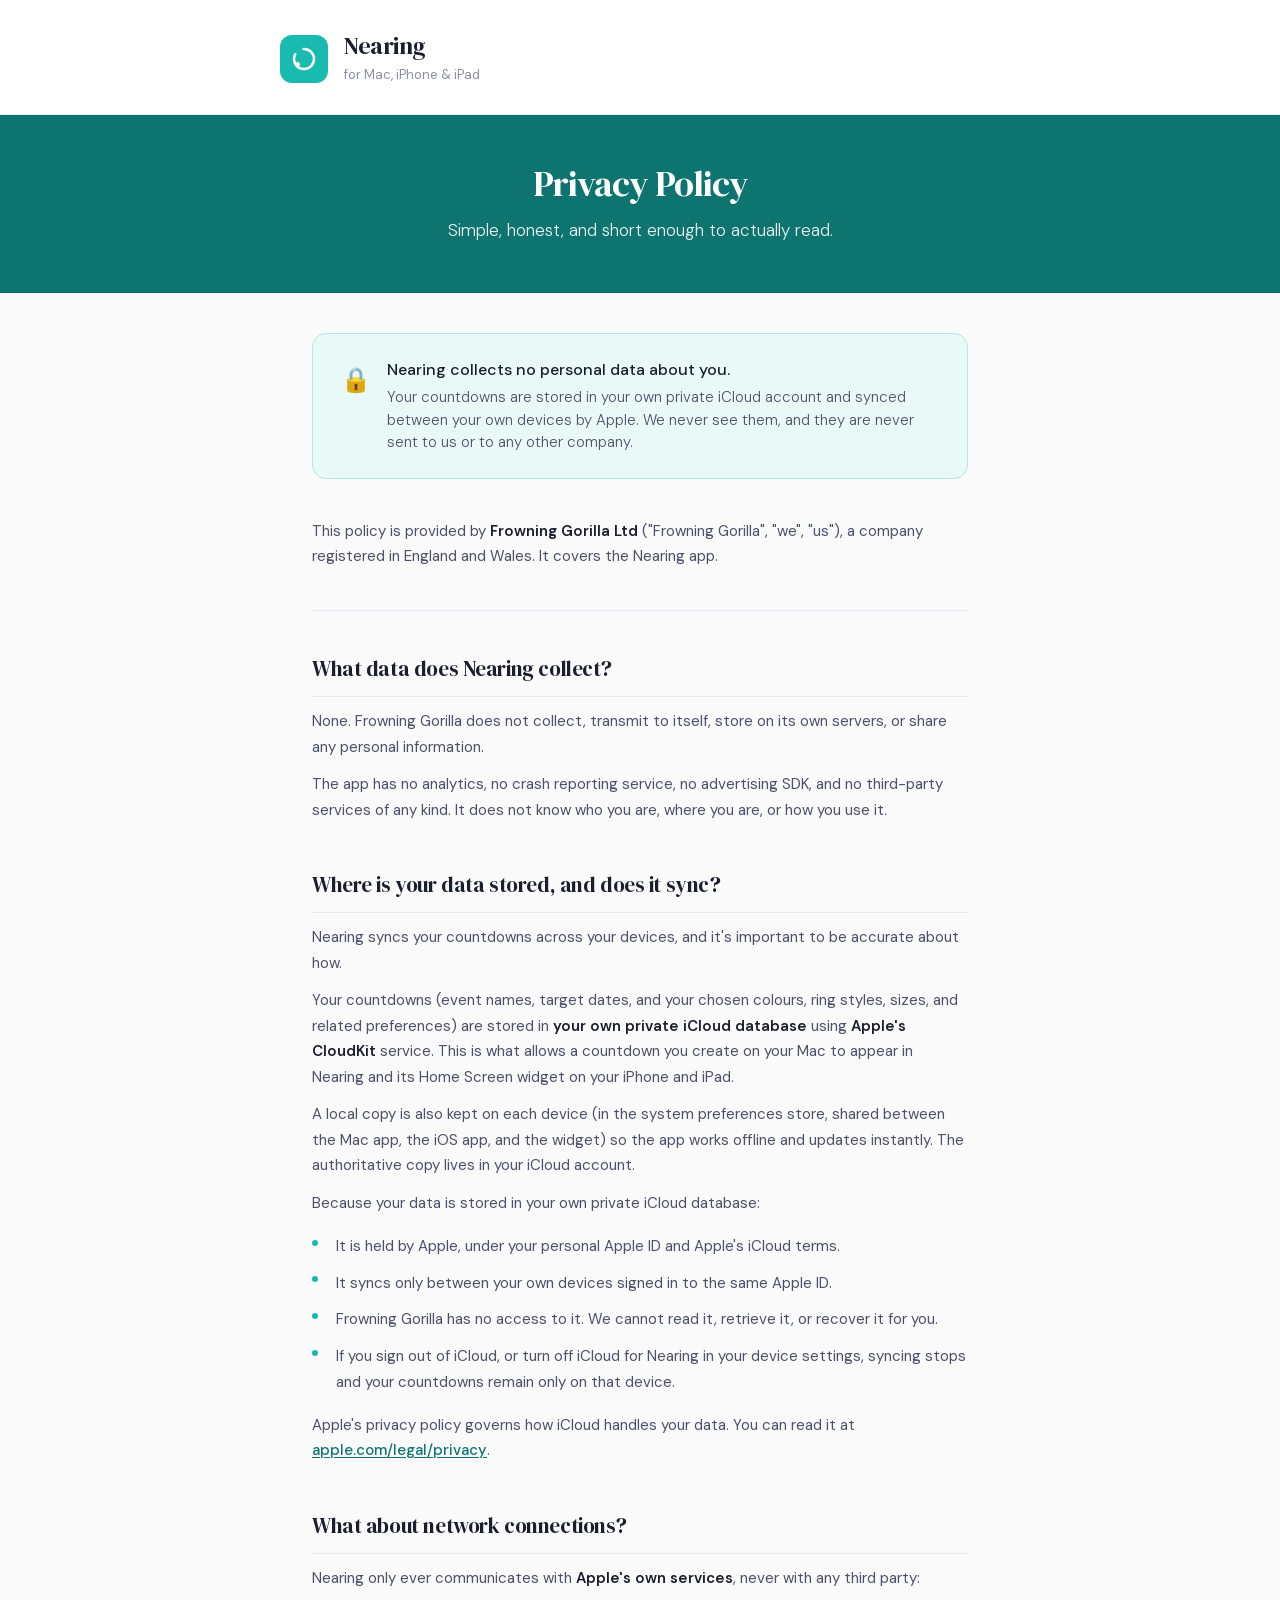
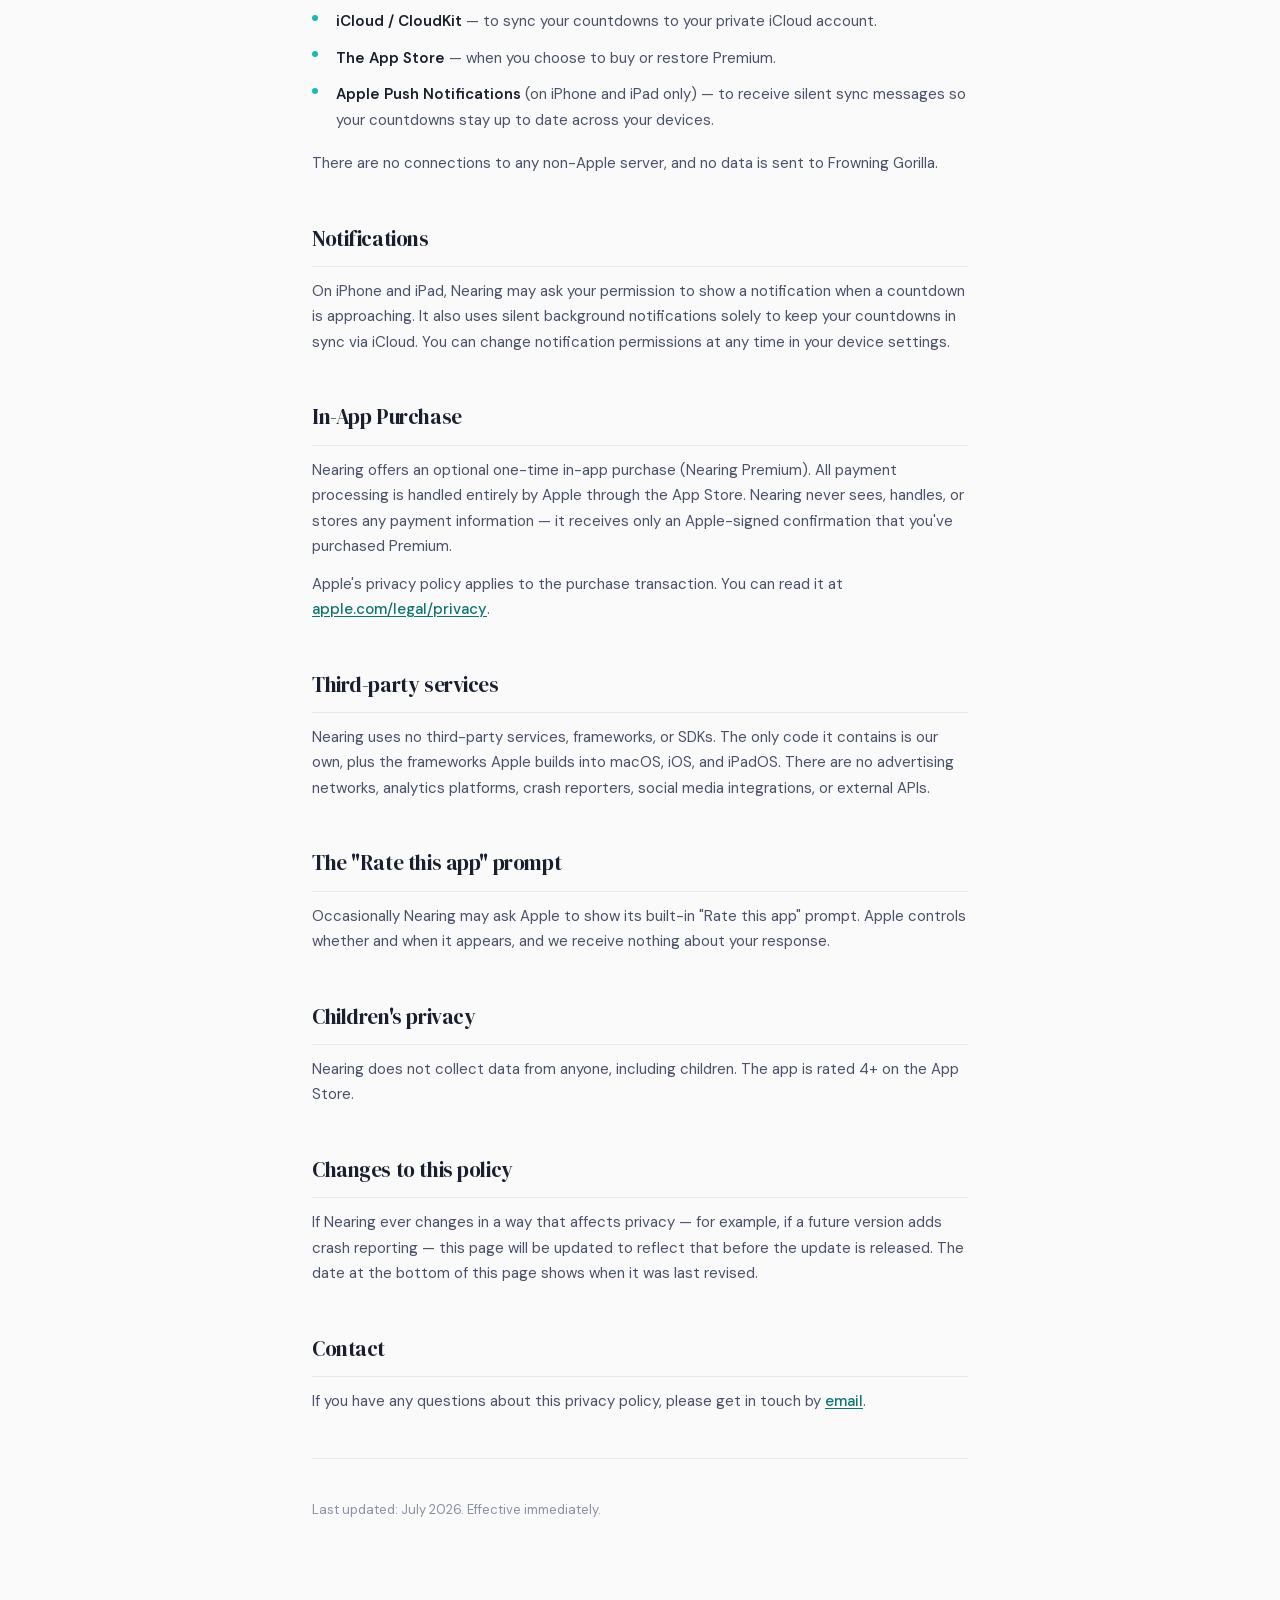
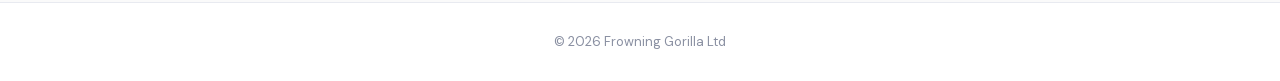
==== commit d467dbf4: "Name the legal entity in the privacy policies A privacy notice should identify its data controller b" ====
--- a/nearing-privacy.html
+++ b/nearing-privacy.html
@@ -42,6 +42,12 @@
 </div>
 
 <main>
+
+  <div class="intro">
+    <p>This policy is provided by <strong>Frowning Gorilla Ltd</strong> ("Frowning Gorilla", "we", "us"), a company registered in England and Wales. It covers the Nearing app.</p>
+  </div>
+
+  <hr class="rule">
 
   <section>
     <h3>What data does Nearing collect?</h3>
--- a/styles.css
+++ b/styles.css
@@ -213,6 +213,19 @@
   font-size: 1.0625rem;
   margin-top: 0.75rem;
   font-weight: 300;
+}
+
+/* Pre-launch status line, directly under a badge slot. Inherits the hero
+   paragraph colour — don't fade it further. Deleted in the same commit that
+   adds the badge; see CLAUDE.md.
+
+   Must out-specify `.fg .hero p` (0,2,1), so this is `.fg .hero p.hero-status`
+   (0,3,1) rather than the obvious `.fg .hero-status` (0,2,0) — which loses, and
+   silently does nothing at all. */
+.fg .hero p.hero-status {
+  font-size: 0.9375rem;
+  font-weight: 500;
+  margin-top: 1.5rem;
 }
 
 /* ── Callout card ── */
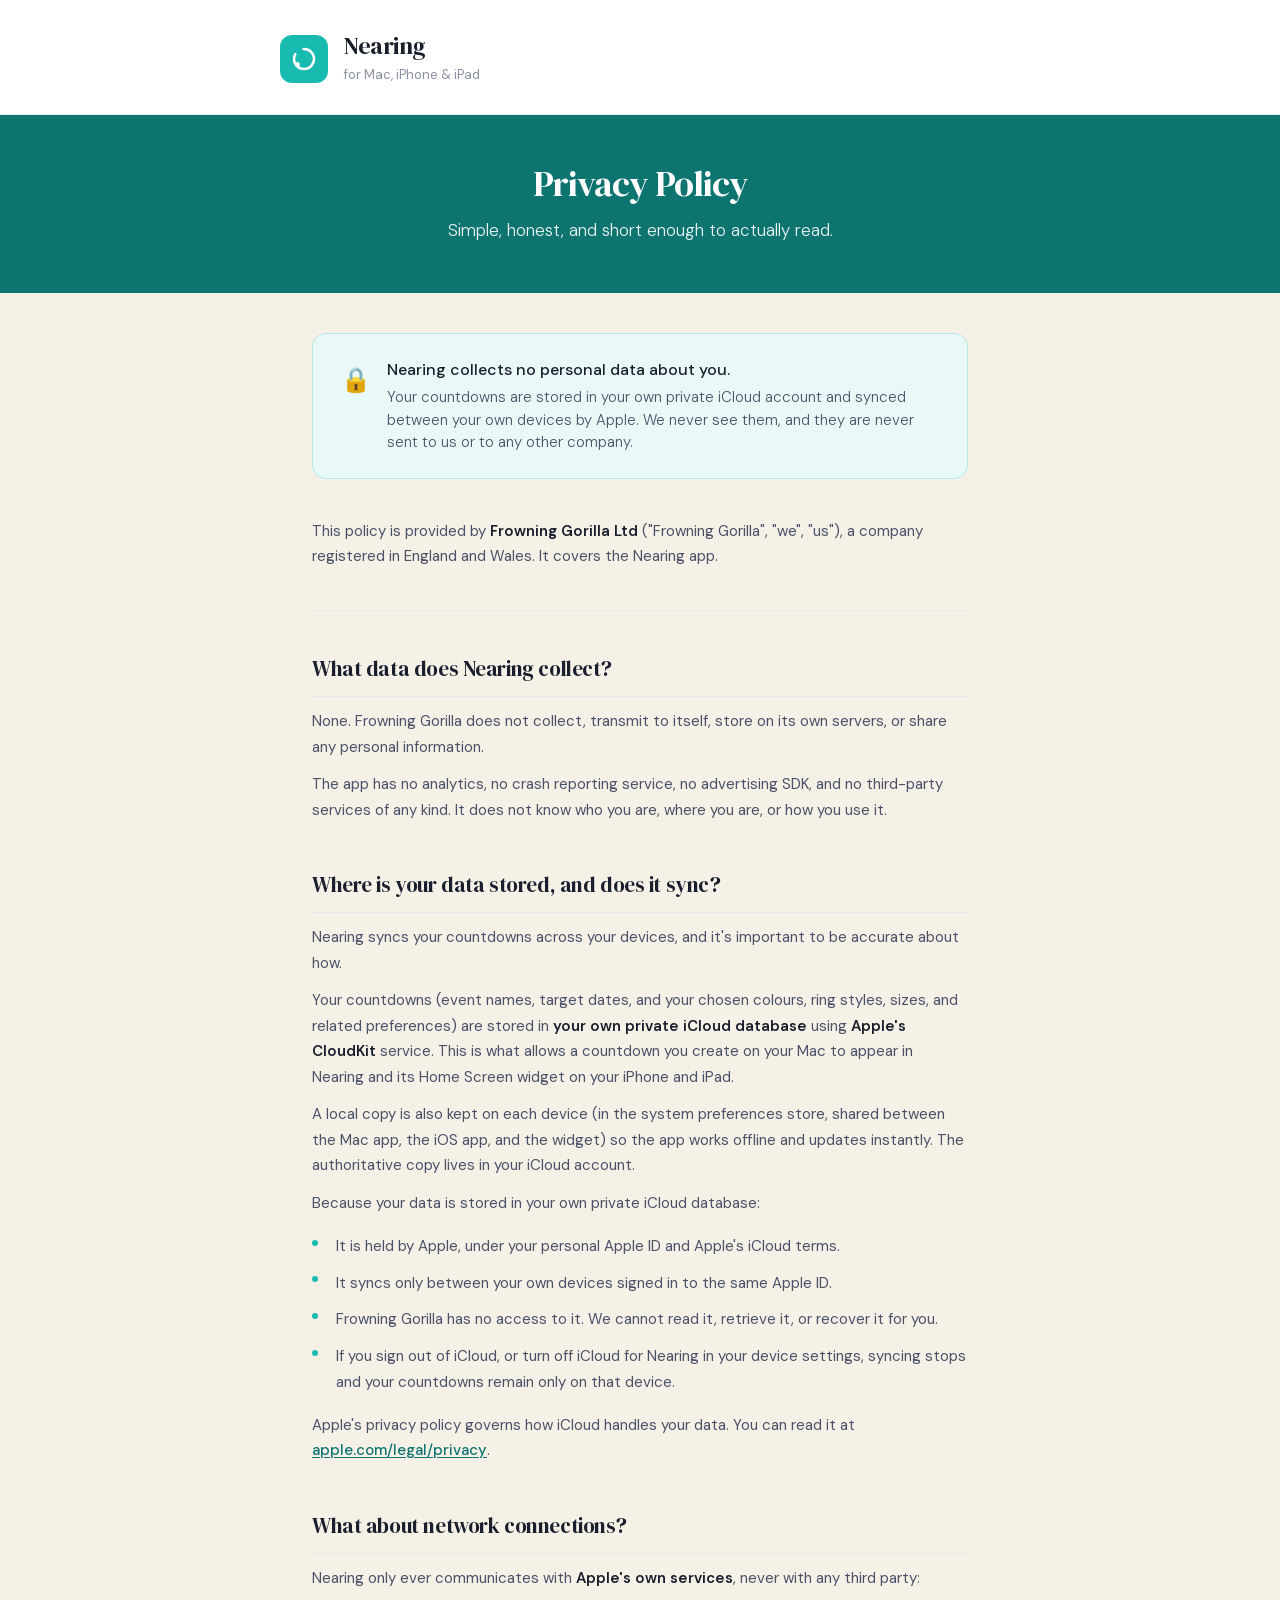
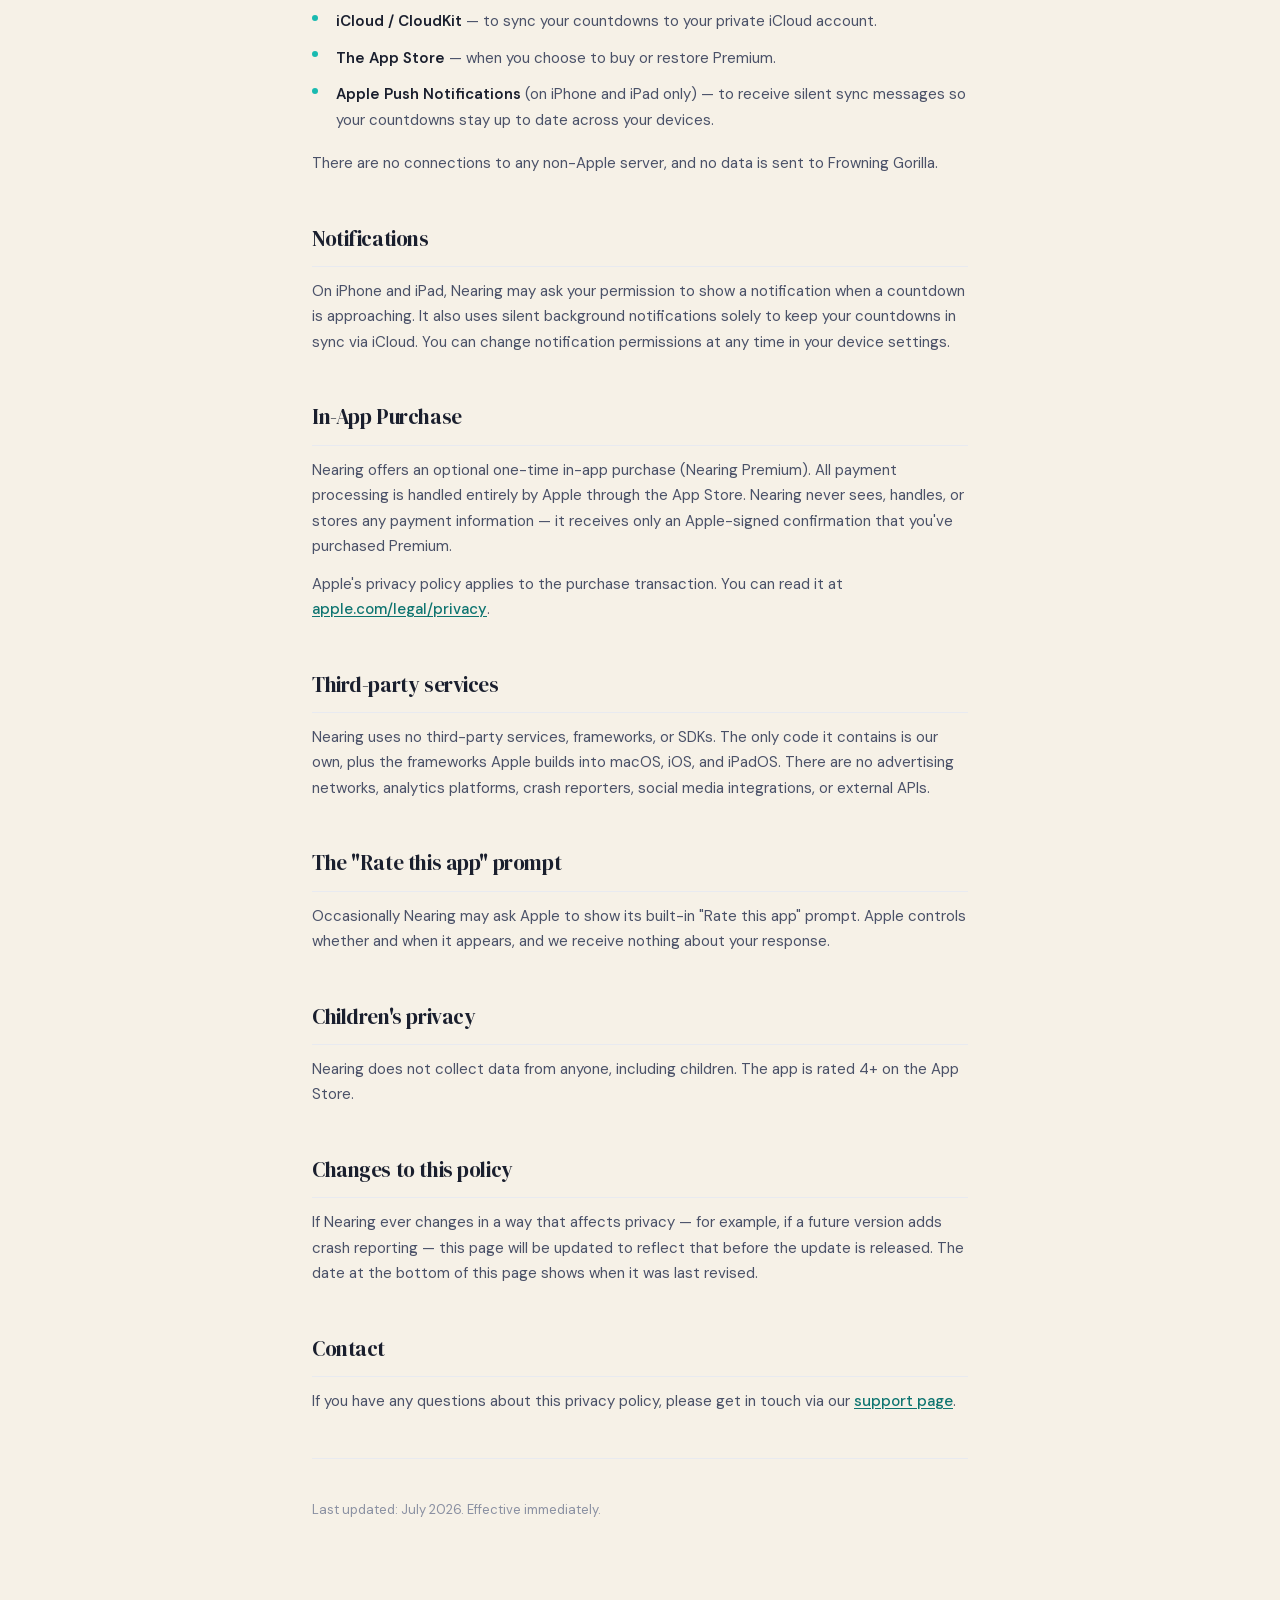
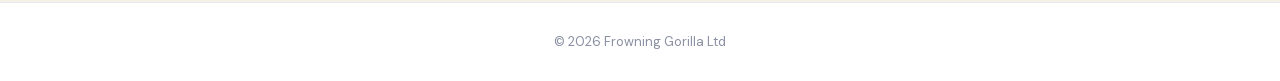
==== commit 2bf0167c: "Point non-support pages' contact links at the support pages Follow-up to removing the homepage email" ====
--- a/nearing-privacy.html
+++ b/nearing-privacy.html
@@ -114,7 +114,7 @@
 
   <section>
     <h3>Contact</h3>
-    <p>If you have any questions about this privacy policy, please get in touch by <a id="contact-email" href="#">email</a>.</p>
+    <p>If you have any questions about this privacy policy, please get in touch via our <a href="nearing-support.html">support page</a>.</p>
   </section>
 
   <hr class="rule">
@@ -129,16 +129,5 @@
   <p>© 2026 Frowning Gorilla Ltd</p>
 </footer>
 
-<script>
-  (function () {
-    var user = 'support';
-    var domain = 'frowning-gorilla.com';
-    var link = document.getElementById('contact-email');
-    if (link) {
-      link.href = 'mailto:' + user + '@' + domain;
-    }
-  })();
-</script>
-
 </body>
 </html>
--- a/styles.css
+++ b/styles.css
@@ -73,6 +73,38 @@
   font-display: swap;
   src: url('fonts/dm-serif-display-latin-ext.woff2') format('woff2');
   unicode-range: U+0100-02BA, U+02BD-02C5, U+02C7-02CC, U+02CE-02D7, U+02DD-02FF, U+0304, U+0308, U+0329, U+1D00-1DBF, U+1E00-1E9F, U+1EF2-1EFF, U+2020, U+20A0-20AB, U+20AD-20C0, U+2113, U+2C60-2C7F, U+A720-A7FF;
+}
+
+
+/* Archivo — display face for landing-page headlines. Variable, one file covers
+   400–900, so the range is declared rather than a face per weight. Body copy
+   stays DM Sans; Archivo is for headlines only.
+
+   JetBrains Mono — labels, eyebrows and figures. Not for prose.
+
+   Both are OFL, self-hosted, latin subset only (the site is en-GB). Same rule as
+   the DM faces: never add a fonts.googleapis.com link.
+
+   FILES REQUIRED IN fonts/ — see fonts/README.md:
+     fonts/archivo-latin.woff2          (variable, wght 400–900)
+     fonts/jetbrains-mono-latin.woff2   (variable, wght 400–700)                */
+
+@font-face {
+  font-family: 'Archivo';
+  font-style: normal;
+  font-weight: 400 900;
+  font-display: swap;
+  src: url('fonts/archivo-latin.woff2') format('woff2');
+  unicode-range: U+0000-00FF, U+0131, U+0152-0153, U+02BB-02BC, U+02C6, U+02DA, U+02DC, U+0304, U+0308, U+0329, U+2000-206F, U+20AC, U+2122, U+2191, U+2193, U+2212, U+2215, U+FEFF, U+FFFD;
+}
+
+@font-face {
+  font-family: 'JetBrains Mono';
+  font-style: normal;
+  font-weight: 400 700;
+  font-display: swap;
+  src: url('fonts/jetbrains-mono-latin.woff2') format('woff2');
+  unicode-range: U+0000-00FF, U+0131, U+0152-0153, U+02BB-02BC, U+02C6, U+02DA, U+02DC, U+0304, U+0308, U+0329, U+2000-206F, U+20AC, U+2122, U+2191, U+2193, U+2212, U+2215, U+FEFF, U+FFFD;
 }
 
 /* ===========================================================================
@@ -445,6 +477,23 @@
 
 .fg .rule { border: none; border-top: 1px solid var(--rule); margin: 2.5rem 0; }
 
+/* ── Product screenshots ─────────────────────────────────────────────────────
+   macOS window captures, saved as transparent PNGs with their own rounded
+   corners and drop shadow baked in. Do NOT add a border, border-radius or
+   box-shadow — the window already has them, and framing again double-frames it. */
+.fg .shot { display: block; width: 100%; height: auto; margin-top: 1.25rem; }
+
+/* A screenshot standing on its own (e.g. the landing hero), centred in the
+   content column with the same width as the callout/body. The wrapper handles
+   the spacing, so the image itself needs no top margin here. */
+.fg .shot-figure {
+  max-width: 720px;
+  margin: 2.5rem auto 0;
+  padding: 0 2rem;
+}
+
+.fg .shot-figure .shot { margin-top: 0; }
+
 /* ── Footer ── */
 .fg footer {
   background: var(--white);
@@ -467,3 +516,797 @@
   .fg .hero h2 { font-size: 1.75rem; }
   .fg .callout-card { flex-direction: column; gap: 0.5rem; }
 }
+
+
+/* ===========================================================================
+   SURFACE TOKENS + AUTOMATIC DARK THEME
+   ---------------------------------------------------------------------------
+   Added for the Shape n Ship landing page. Two parts:
+
+   1. Surface tokens (--page, --panel, --hairline …). The original palette names
+      what things ARE in the light theme (--white, --bg, --ink), which stops
+      making sense once there are two themes — --white cannot go dark. Rather
+      than rename them and touch nine pages, the new names sit alongside. Use
+      the surface tokens in new work; the old names still resolve everywhere.
+      A rename is a separate commit, and not an urgent one.
+
+   2. An opt-in dark theme, driven by the visitor's own system setting via
+      prefers-color-scheme. It is gated on .auto-theme, NOT on .fg, so it
+      reaches only pages that have been reviewed in both themes. Adding the
+      class is how a page opts in — one word per page, page by page.
+
+      Gating matters: applied to .fg it would immediately re-theme the support,
+      privacy and terms pages, none of which have been checked in dark. And the
+      frozen Eve pages carry no .fg class at all, so they cannot be reached by
+      this block under any circumstances.
+
+   Opted in so far: shape-n-ship.html.
+
+   WHY THE APP THEMES DON'T NEED A DARK VARIANT: both apps support light and
+   dark, so the site following the visitor's setting is the honest signal. The
+   brand accents do the same job in both themes — see the contrast notes below.
+   =========================================================================== */
+
+.fg {
+  /* Light theme — warm paper, not the cold #fafafa. The app art is dark, and
+     warm neutrals let a dark screenshot read as a deliberate graphic block. */
+  --page:         #F6F1E7;
+  --page-alt:     #FBF8F2;
+  --panel:        #FFFFFF;
+  --hairline:     #E0D8C8;
+
+  --text:         #1F1913;  /* 14.9:1 on --page */
+  --text-mid:     #574F47;  /*  7.1:1 on --page */
+  --text-soft:    #6B6155;  /*  5.5:1 on --page — the floor. Nothing lighter
+                               carries prose. */
+
+}
+
+@media (prefers-color-scheme: dark) {
+  .fg.auto-theme {
+    /* Warm near-black, matching the App Store screenshots. Not pure #000 —
+       the app's own chrome is warm, and true black makes the screenshots'
+       transparent corners visible as a seam. */
+    --page:         #100D0B;
+    --page-alt:     #17130F;
+    --panel:        #1A1613;
+    --hairline:     rgba(255, 255, 255, 0.10);
+
+    --text:         #FFFFFF;  /* 19.5:1 on --page */
+    --text-mid:     #A9A199;  /*  7.6:1 */
+    --text-soft:    #8D857C;  /*  5.2:1 — the floor, same role as in light. */
+
+
+    /* Company indigo, lifted for legibility on a dark page. Per-app overrides
+       follow the surface block — see the note there about why the accent pair
+       inverts. */
+    --accent-deep:  #A9B4DC;  /* 10.1:1 on --page */
+    --accent-light: #171A24;
+    --accent-mid:   rgba(62, 76, 122, 0.50);
+
+    /* Old names kept resolving so existing components survive the theme flip.
+       --white is a raised surface here, which is exactly the misnomer note
+       above. */
+    --bg:           #100D0B;
+    --white:        #1A1613;
+    --ink:          #FFFFFF;
+    --ink-mid:      #A9A199;
+    --ink-soft:     #8D857C;
+    --rule:         rgba(255, 255, 255, 0.10);
+  }
+
+  /* The accent pair inverts its logic in dark, and this is the interesting part:
+     both brand accents PASS as text on the dark page — orange #E0641C at 5.5:1
+     and teal #19BAB0 at 7.9:1 — which is the thing neither can do on the light
+     background (3.35:1 and 2.31:1). Their deep variants would fail instead
+     (2.4:1 and 2.2:1), so --accent-deep is remapped UP rather than down.
+
+     For Nearing that means --accent and --accent-deep converge on the same
+     value in dark: the brand teal is both the fill and the readable text. The
+     rule from the light theme is unchanged — --accent for fills, --accent-deep
+     for anything a person reads. Only the values move. */
+  .fg.auto-theme.theme-shape-n-ship,
+  .fg.auto-theme .theme-shape-n-ship {
+    --accent-deep:  #F0A574;  /* 9.5:1 on --page */
+    --accent-light: #241A13;  /* wash behind panels, not a text colour */
+    --accent-mid:   rgba(224, 100, 28, 0.42);
+    --accent-wash:  rgba(224, 100, 28, 0.10);
+    --accent-edge:  rgba(224, 100, 28, 0.48);
+  }
+
+  .fg.auto-theme.theme-nearing,
+  .fg.auto-theme .theme-nearing {
+    --accent-deep:  #19BAB0;  /* 7.9:1 on --page */
+    --accent-light: #0B1F1E;
+    --accent-mid:   rgba(25, 186, 176, 0.42);
+    --accent-wash:  rgba(25, 186, 176, 0.11);
+    --accent-edge:  rgba(25, 186, 176, 0.46);
+  }
+}
+
+/* ── Site navigation ────────────────────────────────────────────────────────
+   Shared across app pages so none of them is a dead end. Currently used by
+   shape-n-ship.html; nearing.html and the support pages adopt it as each is
+   reworked.
+
+   The company mark is rendered as a mask so it takes the current text colour —
+   the SVG's navy gradient is invisible on a dark page, and at 26px the gradient
+   reads as flat anyway. index.html keeps the full illustration at 56px.
+
+   Nav links are exempt from the underline-at-rest rule: a link that is the
+   whole line is identifiable by position. See CLAUDE.md.                      */
+.fg .site-nav {
+  background: var(--page);
+  border-bottom: 1px solid var(--hairline);
+  padding: 0 2rem;
+}
+
+.fg .site-nav-inner {
+  max-width: 1080px;
+  margin: 0 auto;
+  height: 66px;
+  display: flex;
+  align-items: center;
+  justify-content: space-between;
+  gap: 1.5rem;
+}
+
+.fg .site-nav-home {
+  display: flex;
+  align-items: center;
+  gap: 0.7rem;
+  font-family: 'JetBrains Mono', ui-monospace, monospace;
+  font-size: 0.71875rem;
+  font-weight: 500;
+  letter-spacing: 0.14em;
+  text-transform: uppercase;
+  color: var(--text);
+  text-decoration: none;
+  flex-shrink: 0;
+}
+
+.fg .site-nav-home .mark {
+  width: 26px;
+  height: 26px;
+  flex-shrink: 0;
+  background: var(--text);
+  -webkit-mask: url('frowning-gorilla-logo.svg') center / contain no-repeat;
+  mask: url('frowning-gorilla-logo.svg') center / contain no-repeat;
+}
+
+.fg .site-nav ul {
+  list-style: none;
+  display: flex;
+  align-items: center;
+  gap: 1.875rem;
+  margin: 0;
+  padding: 0;
+}
+
+.fg .site-nav ul li { padding: 0; }
+.fg .site-nav ul li::before { content: none; }
+
+.fg .site-nav ul a {
+  font-family: 'JetBrains Mono', ui-monospace, monospace;
+  font-size: 0.6875rem;
+  font-weight: 500;
+  letter-spacing: 0.13em;
+  text-transform: uppercase;
+  color: var(--text-soft);
+  text-decoration: none;
+  padding-bottom: 3px;
+  border-bottom: 2px solid transparent;
+}
+
+.fg .site-nav ul a:hover { color: var(--text); text-decoration: none; }
+
+/* Current page. aria-current does the work, so the styling has a real hook
+   rather than a class the markup has to remember to keep in sync. */
+.fg .site-nav ul a[aria-current='page'] {
+  color: var(--text);
+  border-bottom-color: var(--accent);
+}
+
+@media (max-width: 720px) {
+  .fg .site-nav { padding: 0 1.25rem; }
+  .fg .site-nav-inner { height: auto; padding: 0.9rem 0; flex-wrap: wrap; gap: 0.75rem 1.25rem; }
+  .fg .site-nav ul { gap: 1.25rem; }
+}
+
+/* ── Accent derivatives, per app ─────────────────────────────────────────────
+   --accent-wash and --accent-edge are tints of the app's accent, so they cannot
+   live in a single shared declaration. They were introduced with orange values
+   because only one page used them; a second app makes that a bug. Declared here
+   at (0,2,0) rather than edited into the original theme blocks above, so the
+   diff stays additive.
+
+   Company indigo is the default for non-app pages.                            */
+.fg {
+  --accent-wash: rgba(62, 76, 122, 0.07);
+  --accent-edge: rgba(62, 76, 122, 0.30);
+}
+
+.fg.theme-shape-n-ship,
+.fg .theme-shape-n-ship {
+  --accent-wash: rgba(224, 100, 28, 0.07);
+  --accent-edge: rgba(224, 100, 28, 0.30);
+}
+
+.fg.theme-nearing,
+.fg .theme-nearing {
+  --accent-wash: rgba(25, 186, 176, 0.09);
+  --accent-edge: rgba(25, 186, 176, 0.34);
+}
+
+
+/* ===========================================================================
+   LANDING PAGES
+   ---------------------------------------------------------------------------
+   Shared by shape-n-ship.html and nearing.html. This block started as a local
+   <style> in shape-n-ship.html with a note to promote it here rather than copy
+   it when a second page adopted the design. Nearing adopted it; this is that
+   promotion. Do not copy these rules into a page again.
+
+   Two things to know before editing:
+
+   1. styles.css styles the bare tags — .fg header, .fg main, .fg section,
+      .fg footer — at (0,1,1). A landing page reuses all four, so a
+      single-class .lp-* rule (0,1,0) silently LOSES to them. Every selector
+      here is ".fg .lp-…" (0,2,0), and the inherited tag defaults are zeroed in
+      the reset block at the top. Both are load-bearing and neither is visible
+      until measured: .fg main {max-width:720px} once capped the whole layout
+      at reading width, which is the single thing this design exists to avoid.
+
+   2. The shared .hero and .callout CLASSES are deliberately unused. A landing
+      hero is a full-bleed stage, not a solid accent band, and overriding a
+      shared component on one page would make the shared version meaningless.
+
+   Screenshots come in two kinds and are framed differently — see .shot (self-
+   framed transparent captures, never framed again) and .lp-figure (opaque
+   photographs, which need the frame the capture doesn't have).
+   =========================================================================== */
+.fg main.lp-main { max-width: none; margin: 0; padding: 0; }
+.fg .lp-section,
+.fg .lp-band { margin-bottom: 0; }
+.fg header.lp-hero { border-bottom: none; }
+.fg footer.lp-footer { padding: 2.25rem 0; }
+
+
+/* Wider than the 720px reading column. The whole argument for this design is
+   that a 1500px screenshot should not be shown at thumbnail size. */
+.fg .lp-wrap { max-width: 1080px; margin: 0 auto; padding: 0 2rem; }
+
+body.fg { background: var(--page); color: var(--text); }
+
+/* ── Hero ── */
+.fg .lp-hero { background: var(--page); padding: 5.5rem 0 3.5rem; }
+
+.fg .lp-eyebrow {
+  font-family: 'JetBrains Mono', ui-monospace, monospace;
+  font-size: 0.71875rem;
+  font-weight: 500;
+  letter-spacing: 0.2em;
+  text-transform: uppercase;
+  color: var(--accent-deep);
+}
+
+.fg .lp-hero h1 {
+  font-family: 'Archivo', 'Helvetica Neue', Arial, sans-serif;
+  font-size: clamp(2.625rem, 6.2vw, 4.625rem);
+  font-weight: 900;
+  letter-spacing: -0.045em;
+  line-height: 0.94;
+  color: var(--text);
+  max-width: 20ch;
+  margin: 1.4rem 0 0;
+  text-wrap: balance;
+}
+
+.fg .lp-lede {
+  font-size: 1.1875rem;
+  line-height: 1.55;
+  font-weight: 300;
+  color: var(--text-mid);
+  max-width: 42rem;
+  margin-top: 1.35rem;
+  text-wrap: pretty;
+}
+
+/* Pre-launch status. Deleted in the same commit that adds the badge — the
+   two must never both appear. See CLAUDE.md. */
+.fg .lp-status {
+  display: inline-flex;
+  align-items: center;
+  gap: 0.6rem;
+  margin-top: 1.9rem;
+  padding: 0.6rem 1.1rem;
+  border: 1px solid var(--accent-edge);
+  border-radius: 999px;
+  background: var(--accent-wash);
+  font-family: 'JetBrains Mono', ui-monospace, monospace;
+  font-size: 0.6875rem;
+  font-weight: 500;
+  letter-spacing: 0.16em;
+  text-transform: uppercase;
+  color: var(--accent-deep);
+}
+
+.fg .lp-status .dot { width: 6px; height: 6px; border-radius: 50%; background: var(--accent); flex-shrink: 0; }
+
+/* ── Lead screenshot ────────────────────────────────────────────────────
+   Full-bleed and cropped. The capture is a transparent PNG with its own
+   window chrome and shadow, so it needs no frame — it is wider than the
+   viewport on purpose and the bottom fades into the page. */
+.fg .lp-stage { position: relative; overflow: hidden; margin-top: 1rem; }
+
+.fg .lp-stage img {
+  display: block;
+  width: 116%;
+  max-width: none;
+  margin-left: -8%;
+  height: auto;
+}
+
+/* Dark only. The fade works by painting the page colour over the bottom of
+   the capture, which is invisible when the page and the screenshot share a
+   luminance range — true in dark (#100D0B over near-black UI) and false in
+   light, where it would lay #F6F1E7 over 127px of live window content and
+   read as a broken image. In light the capture already ends on its own
+   baked drop shadow, so it needs no fade at all. */
+@media (prefers-color-scheme: dark) {
+  .fg.auto-theme .lp-stage::after {
+    content: '';
+    position: absolute;
+    left: 0; right: 0; bottom: 0;
+    height: 26%;
+    background: linear-gradient(180deg, transparent, var(--page) 88%);
+    pointer-events: none;
+  }
+}
+
+/* ── Sourced claim ── */
+.fg .lp-claim {
+  margin-top: 1rem;
+  padding: 1.6rem 1.75rem;
+  background: var(--panel);
+  border: 1px solid var(--hairline);
+  border-left: 3px solid var(--accent);
+  border-radius: 12px;
+  display: flex;
+  gap: 1.1rem;
+  align-items: flex-start;
+}
+
+.fg .lp-claim .flag { color: var(--accent); font-size: 1.35rem; line-height: 1.2; flex-shrink: 0; }
+.fg .lp-claim p { font-size: 1.0625rem; line-height: 1.55; color: var(--text); font-weight: 500; }
+.fg .lp-claim p span {
+  display: block;
+  margin-top: 0.4rem;
+  font-size: 0.9375rem;
+  font-weight: 400;
+  color: var(--text-mid);
+}
+
+/* ── Sections ── */
+.fg .lp-section { padding: 5rem 0; }
+.fg .lp-section.alt { background: var(--page-alt); }
+
+.fg .lp-head {
+  display: flex;
+  align-items: baseline;
+  justify-content: space-between;
+  gap: 2rem;
+  flex-wrap: wrap;
+  padding-bottom: 1.4rem;
+  border-bottom: 1px solid var(--hairline);
+}
+
+.fg .lp-head h2 {
+  font-family: 'Archivo', 'Helvetica Neue', Arial, sans-serif;
+  font-size: clamp(1.875rem, 3.4vw, 2.375rem);
+  font-weight: 800;
+  letter-spacing: -0.035em;
+  line-height: 1.05;
+  color: var(--text);
+  /* the shared sheet gives main h2 a rule and serif face; neither wanted here */
+  border-bottom: none;
+  padding-bottom: 0;
+  margin-bottom: 0;
+}
+
+.fg .lp-head .note {
+  font-family: 'JetBrains Mono', ui-monospace, monospace;
+  font-size: 0.6875rem;
+  letter-spacing: 0.14em;
+  text-transform: uppercase;
+  color: var(--text-soft);
+}
+
+/* ── Steps ── */
+.fg .lp-step { padding-top: 3.25rem; }
+
+.fg .lp-step-text {
+  display: grid;
+  grid-template-columns: 15rem 1fr;
+  gap: 2.5rem;
+  align-items: start;
+}
+
+.fg .lp-step-num {
+  font-family: 'JetBrains Mono', ui-monospace, monospace;
+  font-size: 0.75rem;
+  font-weight: 700;
+  letter-spacing: 0.14em;
+  color: var(--accent-deep);
+  display: block;
+  margin-bottom: 0.5rem;
+}
+
+.fg .lp-step h3 {
+  font-family: 'Archivo', 'Helvetica Neue', Arial, sans-serif;
+  font-size: 1.5rem;
+  font-weight: 700;
+  letter-spacing: -0.025em;
+  line-height: 1.15;
+  color: var(--text);
+  border-bottom: none;
+  padding-bottom: 0;
+  margin: 0;
+}
+
+.fg .lp-step p { font-size: 1rem; line-height: 1.65; color: var(--text-mid); max-width: 46rem; }
+.fg .lp-step .shot { margin-top: 1.9rem; }
+
+/* ── Bring-your-own-AI band ─────────────────────────────────────────────
+   The only place the page inverts against its own theme: in light mode this
+   band stays dark, because the prompt capture is dark and a dark band gives
+   it an edge without a border. In dark mode it becomes --page-alt with
+   hairlines top and bottom — see the media query below. */
+.fg .lp-band { background: #14100E; padding: 5rem 0; }
+
+/* In dark mode #14100E measures 1.02:1 against --page — an invisible band
+   and, with it, no stage for the capture. So the band becomes the raised
+   surface, and the hairlines do the separating: at these luminances a 1px
+   rule reads where a 5% background shift does not. */
+@media (prefers-color-scheme: dark) {
+  .fg.auto-theme .lp-band,
+  .fg.auto-theme.theme-shape-n-ship .lp-band,
+  .fg.auto-theme.theme-nearing .lp-band {
+    background: var(--page-alt);
+    border-top: 1px solid var(--hairline);
+    border-bottom: 1px solid var(--hairline);
+  }
+}
+/* Out-specifies .fg .lp-band p below, which would otherwise inflate the
+   band's mono label to lede size. */
+.fg .lp-band p.lp-eyebrow {
+  font-size: 0.71875rem;
+  font-weight: 500;
+  line-height: 1.7;
+  color: #A9B4DC;  /* company indigo, lifted for the dark band. 10.1:1 */
+}
+.fg .lp-band h2 {
+  font-family: 'Archivo', 'Helvetica Neue', Arial, sans-serif;
+  font-size: clamp(1.875rem, 3.4vw, 2.375rem);
+  font-weight: 800;
+  letter-spacing: -0.035em;
+  line-height: 1.08;
+  color: #fff;
+  border-bottom: none;
+  padding-bottom: 0;
+  margin: 1.1rem 0 0;
+  max-width: 24ch;
+  text-wrap: balance;
+}
+.fg .lp-band p { color: #A9A199; font-size: 1.0625rem; line-height: 1.6; max-width: 34rem; }
+.fg .lp-band p strong { color: #fff; font-weight: 600; }
+.fg .lp-band a { color: #A9B4DC; }
+
+.fg.theme-shape-n-ship .lp-band p.lp-eyebrow,
+.fg.theme-shape-n-ship .lp-band a { color: #F0A574; }
+.fg .lp-band-grid { display: grid; grid-template-columns: 1fr 1.15fr; gap: 3.5rem; align-items: center; }
+.fg .lp-band-copy { display: flex; flex-direction: column; gap: 1rem; }
+/* No border, radius or shadow — same rule as .shot in styles.css. The
+   capture is a transparent PNG with its own rounded window chrome and baked
+   shadow, so any frame here lands out in the transparent margin and boxes
+   the window in a rectangle it doesn't have. */
+.fg .lp-band-shot img { display: block; width: 100%; height: auto; }
+
+/* ── Pricing ── */
+.fg .lp-prices { display: grid; grid-template-columns: 1fr 1fr; gap: 1.75rem; padding-top: 3.25rem; }
+
+.fg .lp-price {
+  background: var(--panel);
+  border: 1px solid var(--hairline);
+  border-radius: 14px;
+  padding: 2rem 2.1rem;
+  display: flex;
+  flex-direction: column;
+  gap: 0.75rem;
+}
+
+.fg .lp-price.pro { border: 1.5px solid var(--accent-edge); background: var(--accent-wash); }
+
+.fg .lp-price .tier {
+  font-family: 'JetBrains Mono', ui-monospace, monospace;
+  font-size: 0.6875rem;
+  font-weight: 500;
+  letter-spacing: 0.16em;
+  text-transform: uppercase;
+  color: var(--text-soft);
+}
+
+.fg .lp-price.pro .tier { color: var(--accent-deep); }
+
+.fg .lp-price h3 {
+  font-family: 'Archivo', 'Helvetica Neue', Arial, sans-serif;
+  font-size: 1.625rem;
+  font-weight: 700;
+  letter-spacing: -0.03em;
+  line-height: 1.15;
+  color: var(--text);
+  border-bottom: none;
+  padding-bottom: 0;
+  margin: 0;
+}
+
+/* Figures set in the surrounding face with tabular widths. A monospace
+   inset was tried and removed: mono gives the full stop the same cell as a
+   digit, so "$34.99" opened up into "$34 . 99" at headline size. Applied to
+   the card so the lifetime and launch figures agree. */
+.fg .lp-price { font-variant-numeric: tabular-nums; }
+
+.fg .lp-price p { font-size: 0.9375rem; line-height: 1.6; color: var(--text-mid); }
+
+.fg .lp-price .launch {
+  margin-top: 0.35rem;
+  padding-top: 0.9rem;
+  border-top: 1px solid var(--hairline);
+  color: var(--text-mid);
+}
+
+.fg .lp-price .launch strong { color: var(--text); font-weight: 600; }
+
+.fg .lp-footnotes { padding-top: 2rem; display: flex; flex-direction: column; gap: 0.5rem; }
+.fg .lp-footnotes p { font-size: 0.875rem; color: var(--text-soft); }
+
+/* ── Footer ── */
+.fg .lp-footer {
+  background: var(--page-alt);
+  border-top: 1px solid var(--hairline);
+  padding: 2.25rem 0;
+  text-align: center;
+}
+
+.fg .lp-footer p { font-size: 0.8125rem; color: var(--text-soft); }
+.fg .lp-footer a { color: var(--text-soft); font-size: 0.8125rem; text-decoration: none; }
+.fg .lp-footer a:hover { color: var(--text); text-decoration: underline; }
+
+/* ── Responsive ── */
+@media (max-width: 860px) {
+  .fg .lp-step-text { grid-template-columns: 1fr; gap: 0.9rem; }
+  .fg .lp-band-grid { grid-template-columns: 1fr; gap: 2.25rem; }
+  .fg .lp-prices { grid-template-columns: 1fr; }
+}
+
+@media (max-width: 600px) {
+  .fg .lp-wrap { padding: 0 1.25rem; }
+  .fg .lp-hero { padding: 3.25rem 0 2.5rem; }
+  .fg .lp-section, .fg .lp-band { padding: 3.25rem 0; }
+  .fg .lp-stage img { width: 148%; margin-left: -24%; }
+  .fg .lp-claim { padding: 1.25rem 1.35rem; }
+  .fg .lp-price { padding: 1.5rem 1.5rem; }
+}
+
+/* ── Opaque screenshot figures ──────────────────────────────────────────────
+   Nearing's captures are JPEGs: rectangular, opaque, no window chrome and no
+   baked shadow. They are the opposite case to .shot and need exactly what .shot
+   forbids — a radius, a hairline and a shadow — because without them a
+   photograph bleeds into the page with a hard machine edge.
+
+   Don't merge these two rules. Which one applies depends on how the file was
+   exported, not on which page it sits on.                                     */
+.fg .lp-figure {
+  display: block;
+  width: 100%;
+  height: auto;
+  border-radius: 14px;
+  border: 1px solid var(--hairline);
+  box-shadow: 0 18px 44px rgba(0, 0, 0, 0.22);
+  margin-top: 1.9rem;
+}
+
+.fg .lp-figure.lead { margin-top: 1rem; }
+
+/* Copy beside a figure rather than above it — used where the capture is close
+   to square and full width would waste the column. */
+.fg .lp-split {
+  display: grid;
+  grid-template-columns: 1fr 1.1fr;
+  gap: 3rem;
+  /* start, not center: the device cutout is ~690px tall against ~230px of copy,
+     and centring the short column pushed the copy 281px below the heading it
+     belongs to — a hole directly under the section rule. Aligning to the top
+     puts the height difference below the copy, where unequal columns read as
+     normal. */
+  align-items: start;
+  padding-top: 3.25rem;
+}
+
+.fg .lp-split .lp-figure { margin-top: 0; }
+.fg .lp-split-copy { display: flex; flex-direction: column; gap: 0.75rem; }
+.fg .lp-split-copy p { font-size: 1rem; line-height: 1.65; color: var(--text-mid); }
+
+.fg .lp-band .lp-quote-grid {
+  display: grid;
+  grid-template-columns: 1fr 1fr;
+  gap: 3.5rem;
+  align-items: start;
+}
+
+@media (max-width: 860px) {
+  .fg .lp-split,
+  .fg .lp-band .lp-quote-grid { grid-template-columns: 1fr; gap: 2rem; }
+}
+
+/* ── Prose block inside a landing section ───────────────────────────────────
+   A run of paragraphs under a .lp-head, where the section makes its point in
+   words and the screenshot (if any) follows. Same top rhythm as .lp-step.     */
+.fg .lp-prose { padding-top: 3.25rem; }
+.fg .lp-prose p { font-size: 1.0625rem; line-height: 1.65; color: var(--text-mid); max-width: 46rem; }
+
+/* ── Per-app band colour ────────────────────────────────────────────────────
+   .lp-band is dark in BOTH themes, so its colours are literal rather than
+   tokens — which means each app needs its own. Warm near-black carries orange;
+   teal wants the green side of neutral or it reads muddy.                     */
+.fg.theme-nearing .lp-band { background: #0A1615; }
+
+.fg.theme-nearing .lp-band p.lp-eyebrow,
+.fg.theme-nearing .lp-band a { color: #19BAB0; }
+
+/* ── Device cutout ──────────────────────────────────────────────────────────
+   The third kind of image on the site, after .shot and .lp-figure: a device
+   photographed against nothing, saved as a transparent PNG with the Dynamic
+   Island cut out. It gets no border and no radius — there is no rectangle to
+   trace — and its shadow is a filter rather than a box-shadow, because
+   drop-shadow follows the alpha channel while box-shadow would draw the
+   bounding box in mid-air.
+
+   Sized at its natural width and centred: the screen is 343px across and there
+   is no more resolution behind it, so stretching it to fill the column would
+   only soften the widgets that are the subject.                               */
+.fg .lp-device {
+  display: block;
+  width: auto;
+  max-width: 100%;
+  height: auto;
+  margin: 0 auto;
+  filter: drop-shadow(0 18px 30px rgba(0, 0, 0, 0.38));
+}
+
+
+/* ===========================================================================
+   COMPANY FRONT (index.html)
+   ---------------------------------------------------------------------------
+   The homepage reuses the landing-page block above — same hero, sections, band
+   and wrap — so the company front and the app pages read as one site. Only the
+   pieces that exist nowhere else live here.
+
+   It carries NO theme class on <body>, so it runs on company indigo, and each
+   app row carries its own theme class. That nesting is what FIX 2 above exists
+   for; before it, a nested theme class picked up the accent pair but kept the
+   previous scope's wash, edge and dark remaps.
+   =========================================================================== */
+
+/* Company mark in the hero. Masked to --text rather than drawn, for the same
+   reason as the nav mark: the SVG is a navy illustration and vanishes on the
+   dark page. The homepage used to show it bare at 56px, which was correct while
+   the page was light-only and is a hole now that it isn't. */
+.fg .lp-mark {
+  width: 60px;
+  height: 60px;
+  background: var(--text);
+  -webkit-mask: url('frowning-gorilla-logo.svg') center / contain no-repeat;
+  mask: url('frowning-gorilla-logo.svg') center / contain no-repeat;
+  margin-bottom: 1.75rem;
+}
+
+/* ── App rows ───────────────────────────────────────────────────────────────
+   Two apps, one row each, direction alternating via .flip. Deliberately not
+   :nth-child — with exactly two rows an explicit class is easier to read than a
+   selector the markup can silently reorder out from under.
+
+   These replace the old .app-card: a small white card with a 4px accent stripe
+   down its left edge, three of which fitted above the fold and none of which
+   showed the app. A company front whose entire product line is two apps can
+   afford to show both.                                                        */
+.fg .lp-app {
+  display: grid;
+  grid-template-columns: 1fr 1.2fr;
+  gap: 3.5rem;
+  align-items: center;
+  padding-top: 3.25rem;
+}
+
+.fg .lp-app + .lp-app { padding-top: 4.5rem; }
+
+/* Screenshot first in the source, second on screen — so the reading order
+   stays name-then-picture on narrow widths where the grid collapses.
+
+   The track sizes have to be mirrored too, not just the order: 'order' moves
+   items between existing tracks, so on its own it put the stage in the NARROW
+   track and handed the copy the wide one. That made the flipped row a different
+   component rather than a mirror of the first — Nearing's capture came out 20%
+   narrower than Shape n Ship's. */
+.fg .lp-app.flip { grid-template-columns: 1.2fr 1fr; }
+.fg .lp-app.flip .lp-app-copy { order: 2; }
+
+.fg .lp-app-copy { display: flex; flex-direction: column; gap: 0.85rem; align-items: flex-start; }
+
+.fg .lp-app-copy h3 {
+  font-family: 'Archivo', 'Helvetica Neue', Arial, sans-serif;
+  font-size: clamp(2rem, 3.6vw, 2.625rem);
+  font-weight: 800;
+  letter-spacing: -0.04em;
+  line-height: 1;
+  color: var(--text);
+  border-bottom: none;
+  padding-bottom: 0;
+  margin: 0.15rem 0 0;
+}
+
+.fg .lp-app-copy p { font-size: 1.0625rem; line-height: 1.6; color: var(--text-mid); max-width: 34rem; }
+
+/* (0,2,1) to out-specify the line above, which otherwise repaints the eyebrow
+   --text-mid and takes the row's accent with it. */
+.fg .lp-app-copy p.lp-eyebrow { font-size: 0.71875rem; line-height: 1.7; color: var(--accent-deep); }
+
+.fg .lp-app-copy .lp-app-link a {
+  font-family: 'JetBrains Mono', ui-monospace, monospace;
+  font-size: 0.75rem;
+  font-weight: 500;
+  letter-spacing: 0.1em;
+  text-transform: uppercase;
+  color: var(--accent-deep);
+}
+
+/* The stage is the frame, so the capture inside it gets none — which is what
+   lets one rule hold both kinds of screenshot. Shape n Ship's is a transparent
+   window capture with its own chrome and baked shadow; Nearing's is an opaque
+   JPEG with a hard rectangular edge. Framed individually they would be .shot
+   and .lp-figure respectively and would not match each other on the same page.
+   Sitting on a tinted panel, the transparent one floats and the opaque one is
+   contained, and both read as the same treatment.
+
+   The tint is the app's own accent at 7–11%, which is the only place on this
+   page the two accents appear as fills. */
+.fg .lp-app-stage {
+  background: var(--accent-wash);
+  border: 1px solid var(--hairline);
+  border-radius: 18px;
+  padding: 1.6rem;
+  overflow: hidden;
+}
+
+.fg .lp-app-stage img {
+  display: block;
+  width: 100%;
+  height: auto;
+  border-radius: 10px;
+}
+
+@media (max-width: 900px) {
+  .fg .lp-app,
+  .fg .lp-app.flip { grid-template-columns: 1fr; gap: 2rem; }
+  .fg .lp-app.flip .lp-app-copy { order: 0; }
+  .fg .lp-app-stage { padding: 1rem; }
+}
+
+/* ── The name, as the closing band ──────────────────────────────────────────
+   One column, not .lp-band-grid — there is no screenshot for a story about
+   facial muscles, and inventing one to fill the right-hand column is how a page
+   ends up with a stock photo of a gorilla on it. */
+.fg .lp-band-solo { max-width: 46rem; }
+.fg .lp-band-solo h2 { margin-bottom: 1.1rem; }
+.fg .lp-band-solo p { max-width: none; }
+.fg .lp-band-solo p + p { margin-top: 1rem; }
